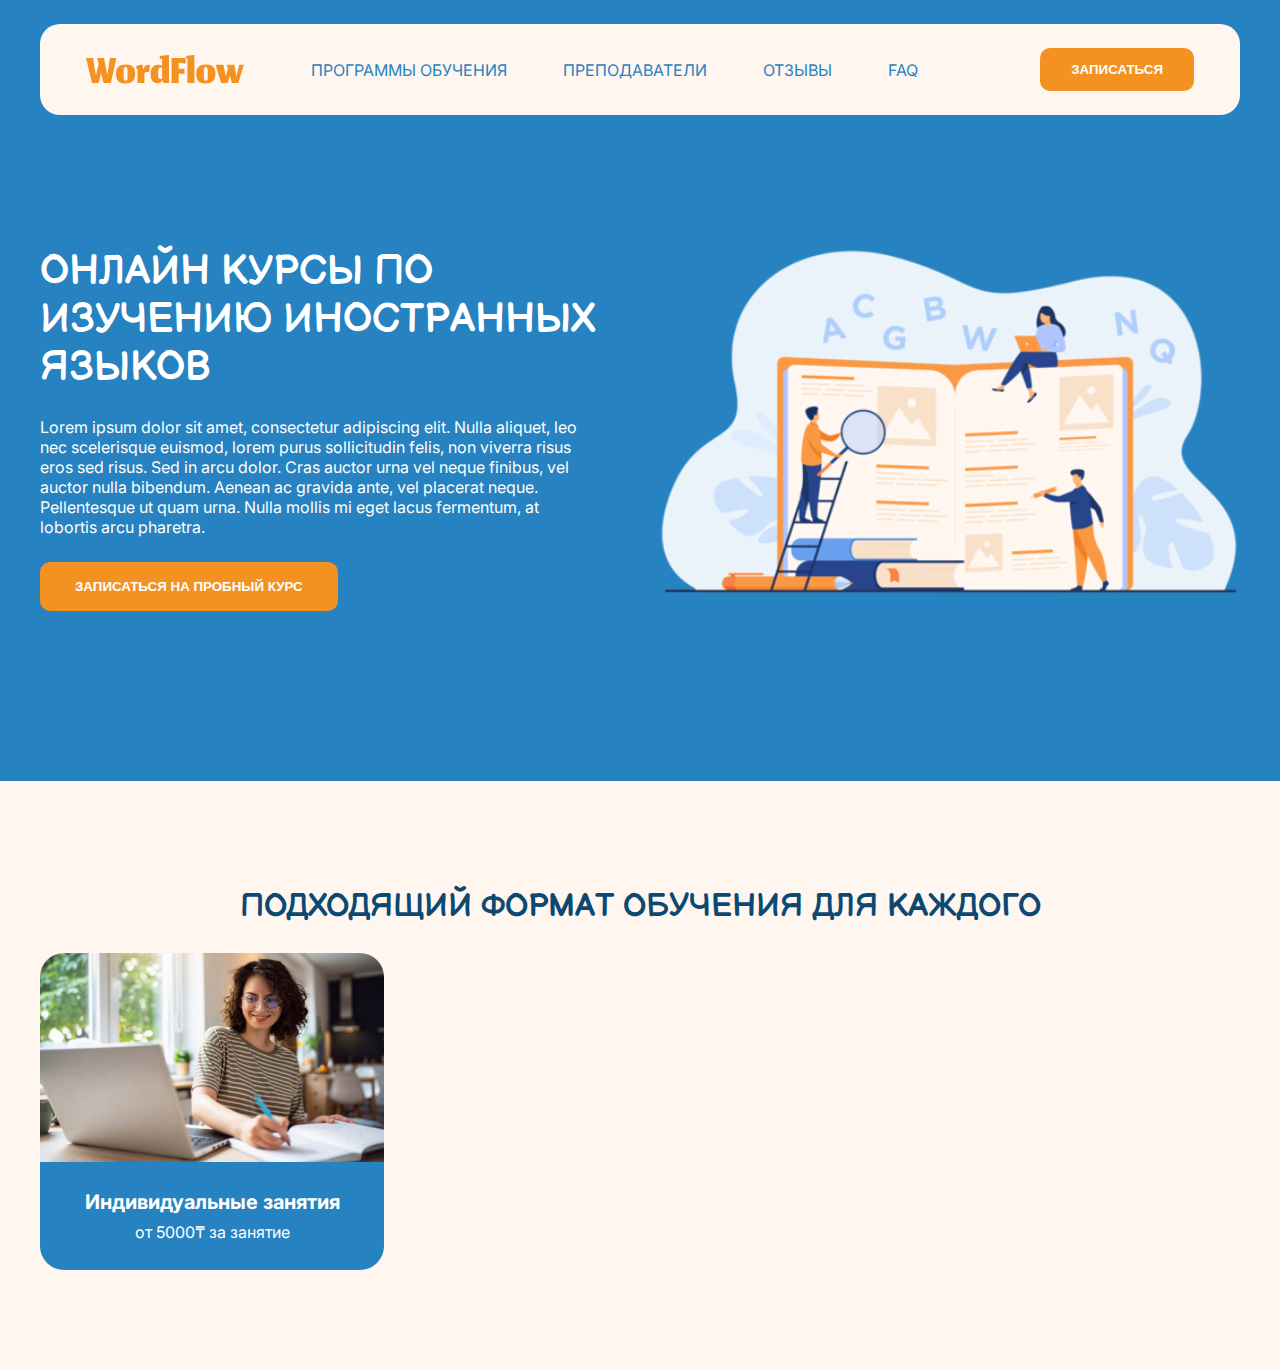
==== index.html @ ab551367 "1" ====
<!DOCTYPE html>
<html lang="en">
<head>
    <meta charset="UTF-8">
    <meta name="viewport" content="width=device-width, initial-scale=1.0">
    <title>Document</title>
    <link rel="stylesheet" href="style.css">
    <link href="https://fonts.googleapis.com/css2?family=Inter:ital,opsz,wght@0,14..32,100..900;1,14..32,100..900&family=Nunito+Sans:ital,opsz,wght@0,6..12,200..1000;1,6..12,200..1000&display=swap" rel="stylesheet">
    <link href="https://fonts.googleapis.com/css2?family=Balsamiq+Sans:ital,wght@0,400;0,700;1,400;1,700&family=Inter:ital,opsz,wght@0,14..32,100..900;1,14..32,100..900&family=Nunito+Sans:ital,opsz,wght@0,6..12,200..1000;1,6..12,200..1000&display=swap" rel="stylesheet">
</head>
<body>
    <section class="start blue_section">
        <div class="container">
            <header>
                <div class="logo">
                    <img src="images/WordFlow.svg" alt="">
                </div>
                <nav>
                    <ul class="nav">
                        <li>ПРОГРАММЫ ОБУЧЕНИЯ</li>
                        <li>ПРЕПОДАВАТЕЛИ</li>
                        <li>ОТЗЫВЫ</li>
                        <li>FAQ</li>
                    </ul>
                </nav>
                <button class="orange_btn nav_btn">ЗАПИСАТЬСЯ</button>
            </header>
            <div class="header_down">
                <div class="start_text">
                    <h1>ОНЛАЙН КУРСЫ ПО ИЗУЧЕНИЮ ИНОСТРАННЫХ ЯЗЫКОВ</h1>
                    <p>Lorem ipsum dolor sit amet, consectetur adipiscing elit. Nulla aliquet, leo nec scelerisque euismod, lorem purus sollicitudin felis, non viverra risus eros sed risus. Sed in arcu dolor. Cras auctor urna vel neque finibus, vel auctor nulla bibendum. Aenean ac gravida ante, vel placerat neque. Pellentesque ut quam urna. Nulla mollis mi eget lacus fermentum, at lobortis arcu pharetra.</p>
                    <button class="orange_btn regular_btn">ЗАПИСАТЬСЯ НА ПРОБНЫЙ КУРС</button>
                </div>
                <div class="start_image">
                    <img src="images/students_book.svg" alt="">
                </div>
            </div>
        </div>
    </section>
    <section class="format white_section">
        <div class="container">
            <h2>ПОДХОДЯЩИЙ ФОРМАТ ОБУЧЕНИЯ ДЛЯ КАЖДОГО</h2>
            <div class="format_cards">
                <div class="format_card">
                    <img src="images/individual.svg" alt="">
                    <div class="format_card_text">
                        <h3>Индивидуальные занятия</h3>
                        <p>от 5000₸ за занятие</p>
                    </div>
                </div>
            </div>
        </div>
    </section>
</body>
</html>
---- style.css ----
body{
    margin: 0;
    background-color: #FFF6F0;
    font-family: "Inter", serif;
}
.container{
    margin: 0 auto;
    max-width: 1200px;
}
h1, h2{
    font-family: "Balsamiq Sans", serif;
    font-weight: bold;
}
header{
    padding: 24px 46px;
    box-sizing: border-box;
    background-color: #FFF6F0;
    border-radius: 20px;
    display: flex;
    justify-content: space-between;
    margin-bottom: 106px;
}
.blue_section{
    background-color: #2682C0;
    color: #fff;
}
.white_section{
    background-color: #FFF6F0;
    color: #0B4973;
}
.start{
    padding-top: 24px;
    padding-bottom: 170px;
}
.logo{
    display: flex;
    align-items: center;
}
.nav{
    list-style-type: none;
    margin: 0;
    padding-left: 0;
    color: #2682C0;
    display: flex;
    white-space: nowrap;
    font-size: 16px;
}
nav{
    display: flex;
    align-items: center;
}
.nav li{
    margin-right: 56px;
}
.orange_btn{
    background-color: #F39221;
    color: white;
    font-weight: bold;
    border: none;
    border-radius: 10px;
}
.regular_btn{
    padding: 17px 35px;
}
.nav_btn{
    padding: 14px 31px;
}
.start_text h1{
    font-size: 40px;
    margin-bottom: 25px;
}
.start_text p {
    margin-bottom: 25px;
}
.start_text{
    max-width: 556px;
}
.header_down{
    display: flex;
    justify-content: space-between;
}
.format{
    padding-top: 80px;
    padding-bottom: 100px;
}
h2{
    font-size: 32px;
    text-align: center;
}
.format_card p {
    width: auto;
    margin: 0;
}
.format_card h3 {
    width: auto;
    margin: 0;
    margin-bottom: 8px;
    font-size: 20px;
}
.format_card{
    overflow: hidden;
    max-width: 344px;
    height: auto;
    border-radius: 24px;
    display: flex;
    flex-direction: column;
    color: #fff;
}
.format_card_text{
    background-color: #2682C0;
    padding: 28px 36px;
    text-align: center;
}
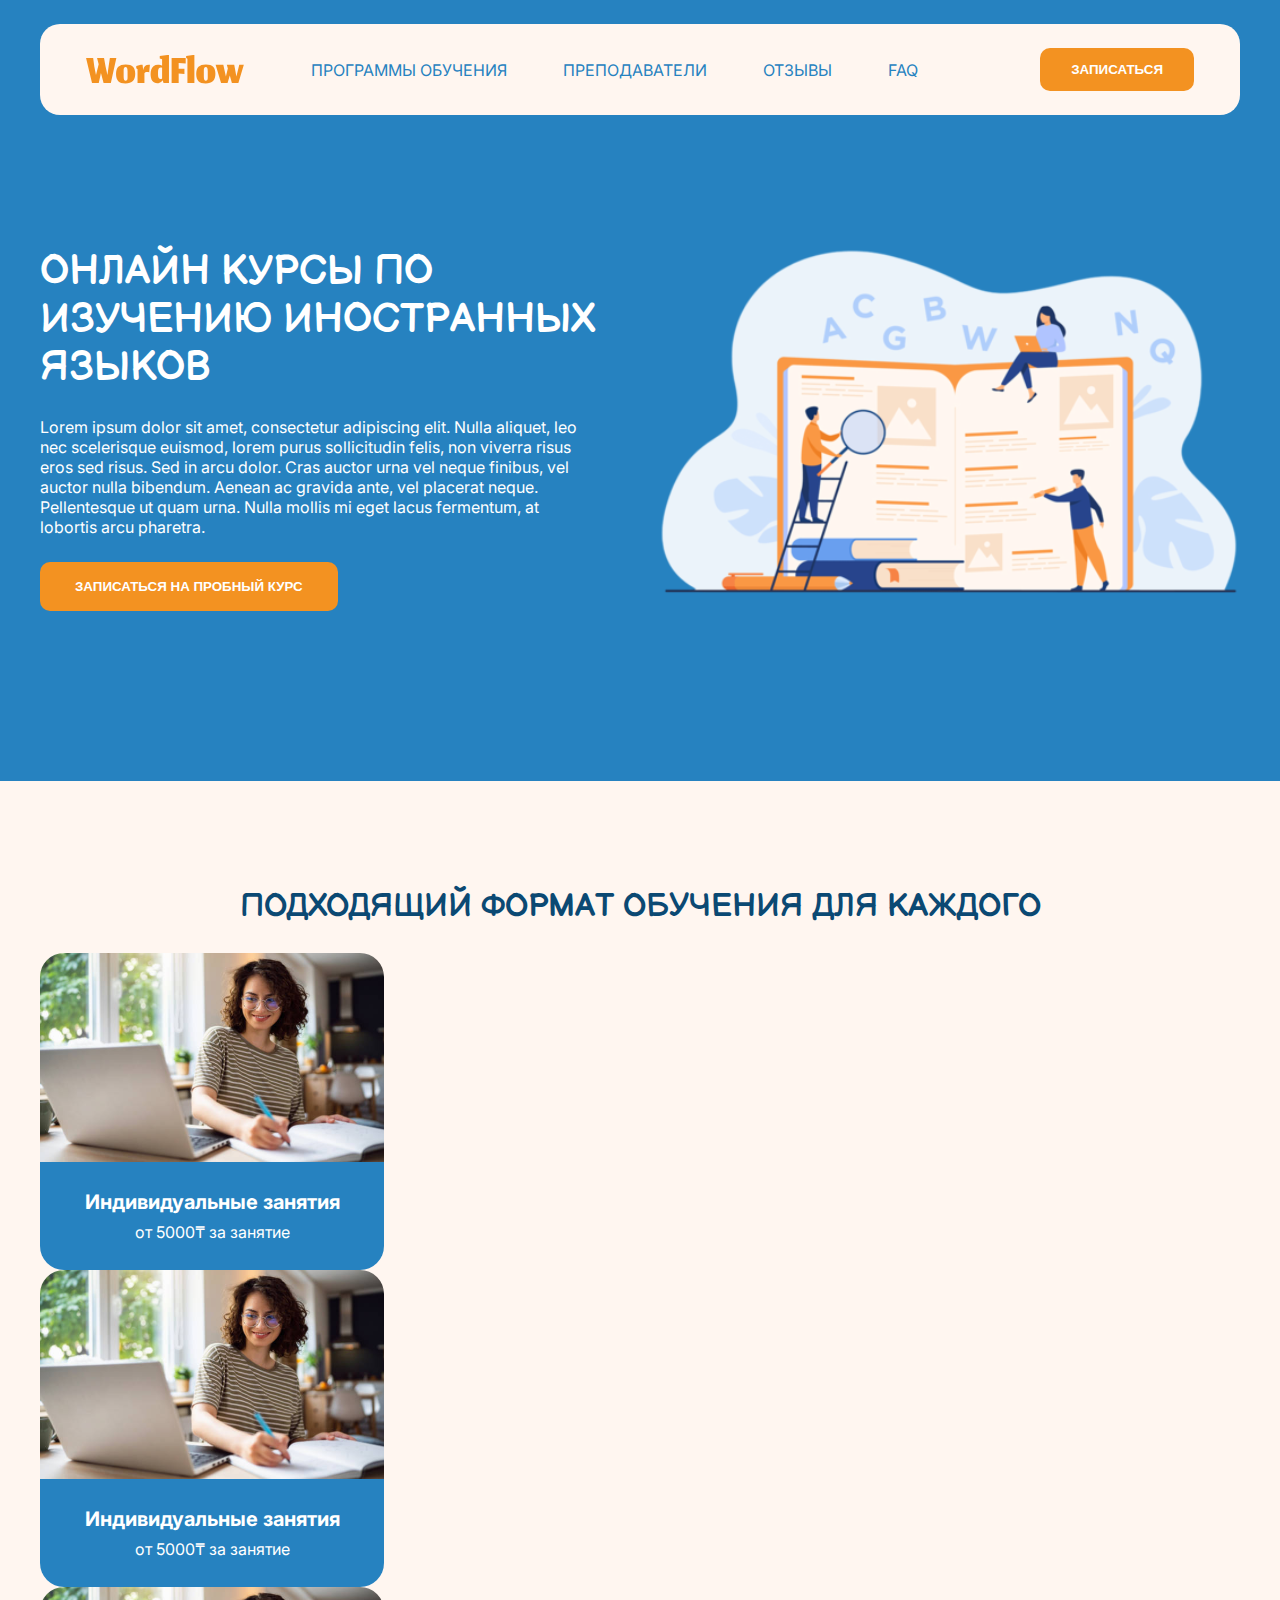
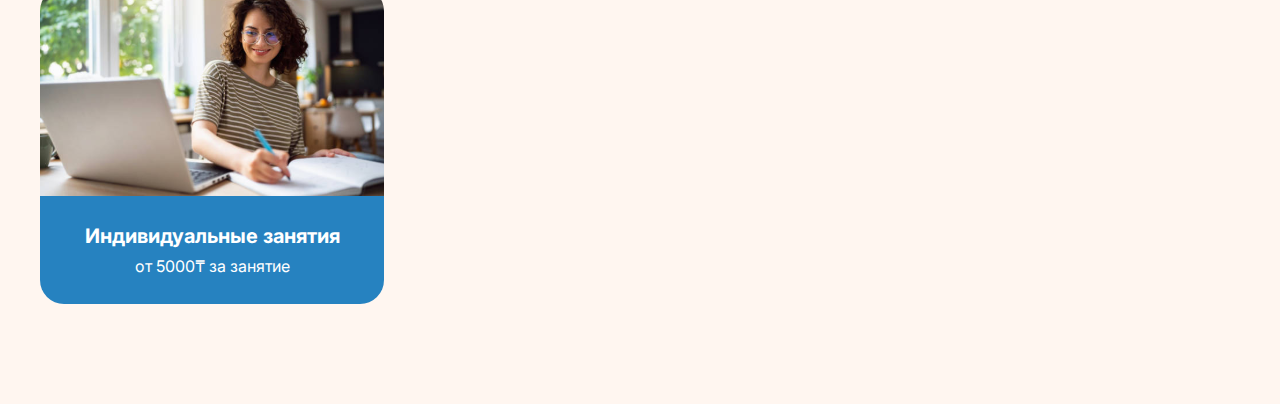
==== commit 78cada8b: "1" ====
--- a/index.html
+++ b/index.html
@@ -48,6 +48,20 @@
                         <p>от 5000₸ за занятие</p>
                     </div>
                 </div>
+                <div class="format_card">
+                    <img src="images/individual.svg" alt="">
+                    <div class="format_card_text">
+                        <h3>Индивидуальные занятия</h3>
+                        <p>от 5000₸ за занятие</p>
+                    </div>
+                </div>
+                <div class="format_card">
+                    <img src="images/individual.svg" alt="">
+                    <div class="format_card_text">
+                        <h3>Индивидуальные занятия</h3>
+                        <p>от 5000₸ за занятие</p>
+                    </div>
+                </div>
             </div>
         </div>
     </section>
--- a/style.css
+++ b/style.css
@@ -110,4 +110,5 @@
     background-color: #2682C0;
     padding: 28px 36px;
     text-align: center;
-}+}
+.format_cards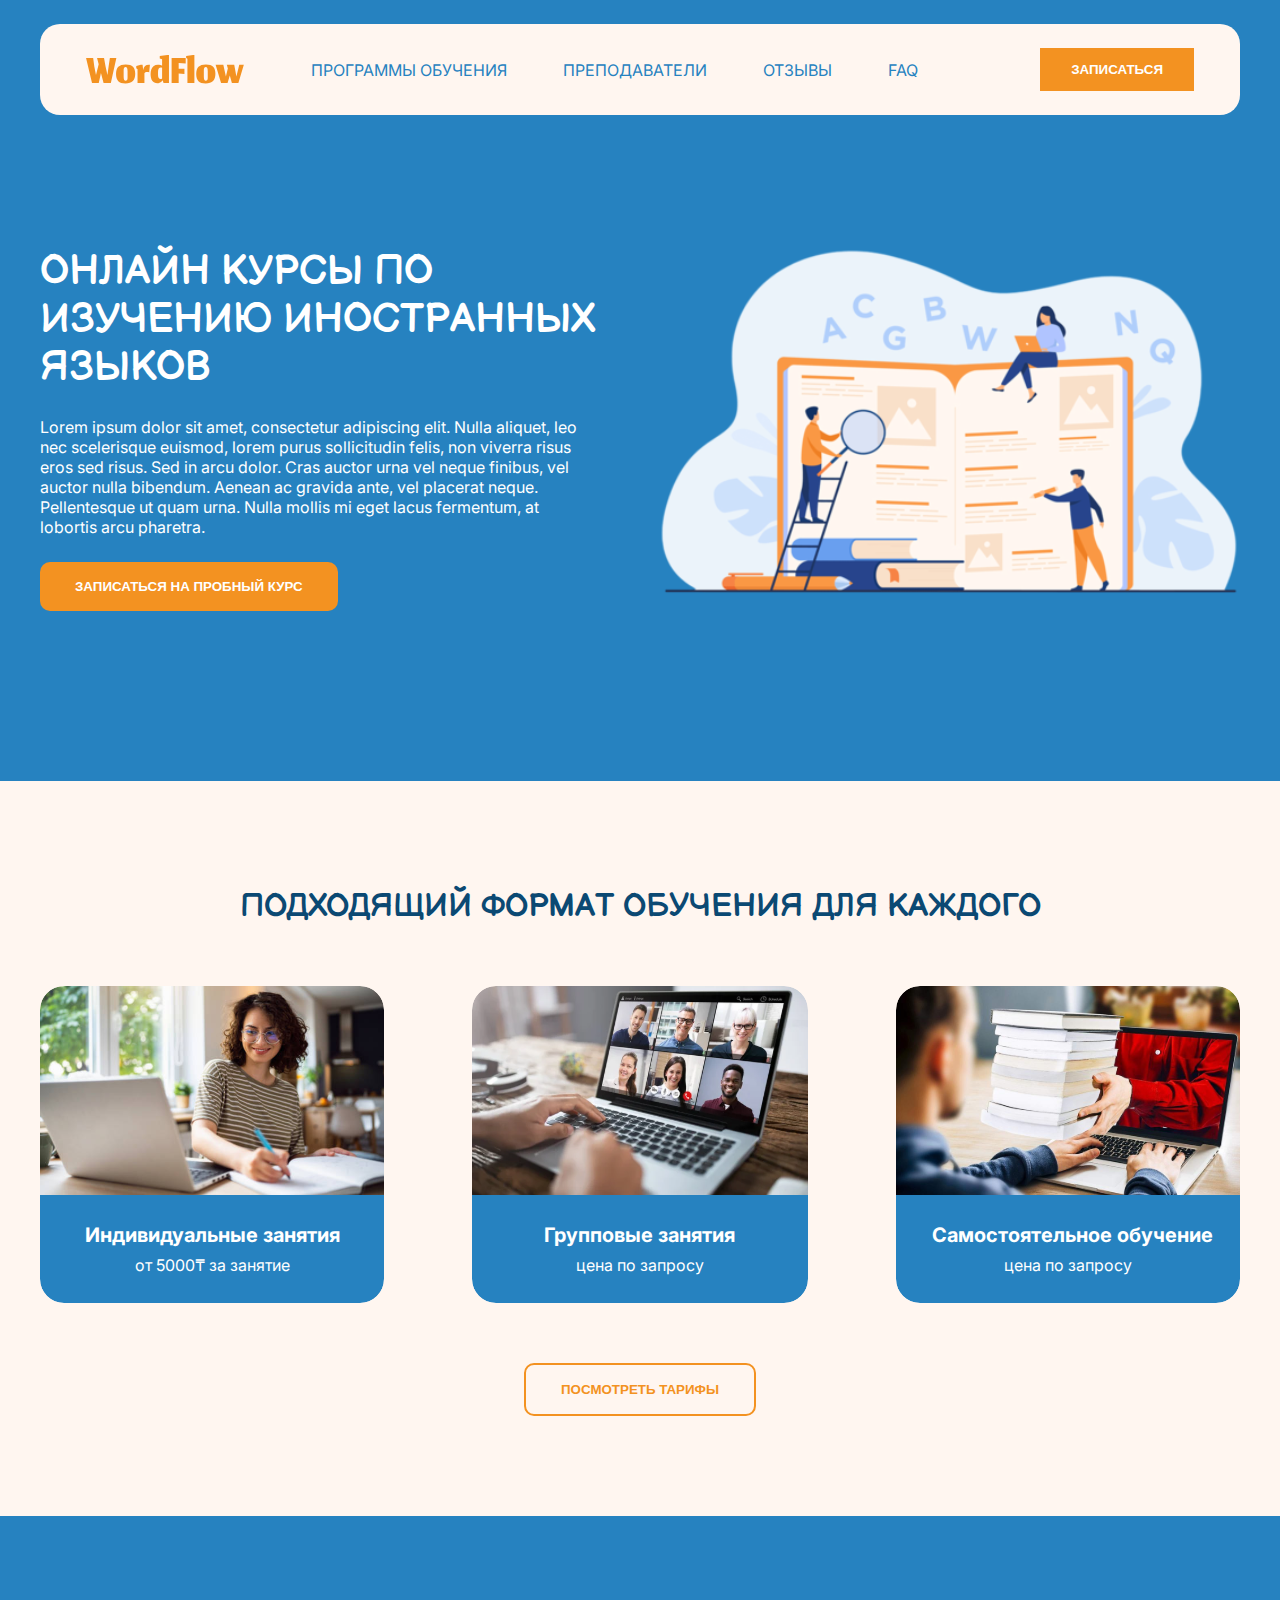
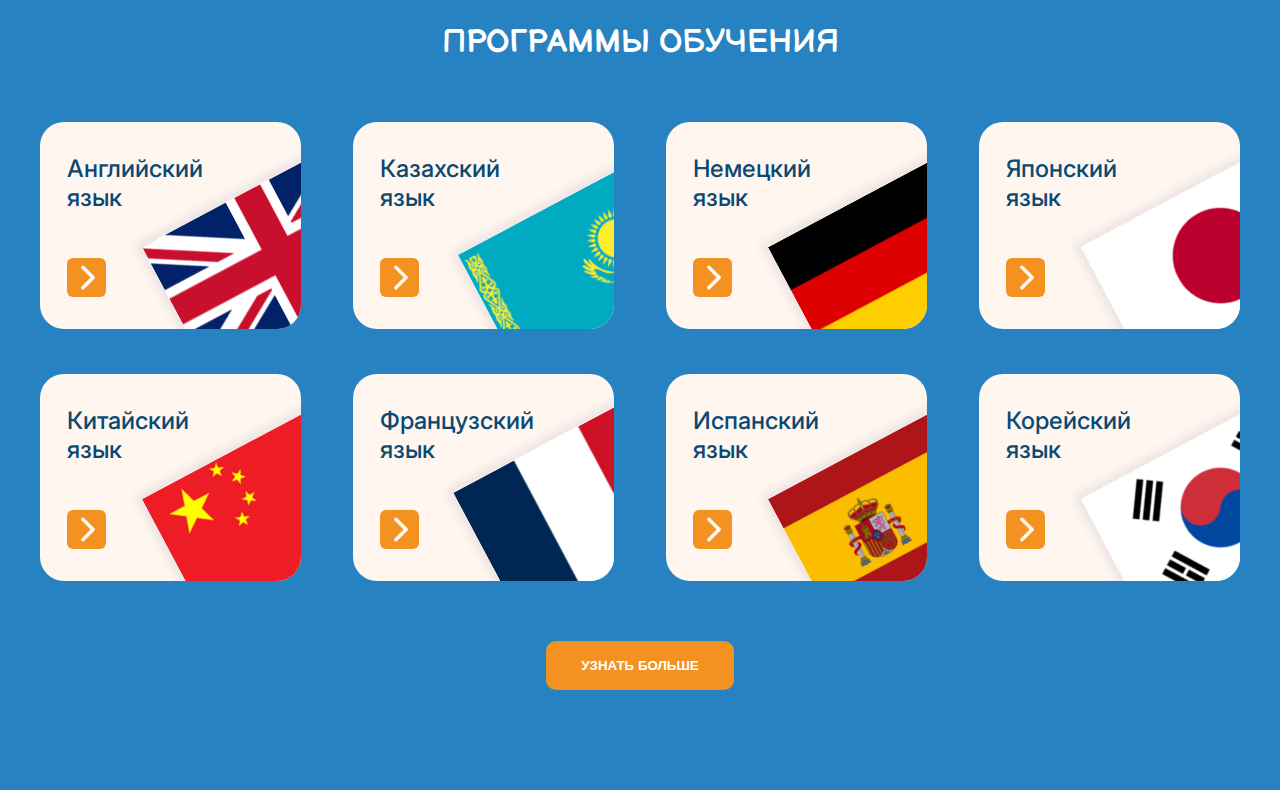
==== commit 976995f2: "1" ====
--- a/index.html
+++ b/index.html
@@ -49,20 +49,117 @@
                     </div>
                 </div>
                 <div class="format_card">
-                    <img src="images/individual.svg" alt="">
+                    <img src="images/group.svg" alt="">
                     <div class="format_card_text">
-                        <h3>Индивидуальные занятия</h3>
-                        <p>от 5000₸ за занятие</p>
+                        <h3>Групповые занятия</h3>
+                        <p>цена по запросу</p>
                     </div>
                 </div>
                 <div class="format_card">
-                    <img src="images/individual.svg" alt="">
+                    <img src="images/independent.svg" alt="">
                     <div class="format_card_text">
-                        <h3>Индивидуальные занятия</h3>
-                        <p>от 5000₸ за занятие</p>
+                        <h3>Самостоятельное обучение</h3>
+                        <p>цена по запросу</p>
                     </div>
                 </div>
             </div>
+            <button class="white_btn regular_btn pricing">ПОСМОТРЕТЬ ТАРИФЫ</button>
+        </div>
+    </section>
+    <section class="programs blue_section">
+        <div class="container">
+            <h2>ПРОГРАММЫ ОБУЧЕНИЯ</h2>
+            <div class="programs_list">
+                <div class="language">
+                    <div class="lang_text">
+                        <h3>Английский<br>язык</h3>
+                        <button class="arrow_btn">
+                            <svg width="29" height="29" viewBox="0 0 29 29" fill="none" xmlns="http://www.w3.org/2000/svg">
+                                <path d="M9.59357 2.96525C9.25378 3.30514 9.0629 3.76607 9.0629 4.24668C9.0629 4.72729 9.25378 5.18823 9.59357 5.52812L18.5654 14.5L9.59357 23.4719C9.26341 23.8137 9.08072 24.2716 9.08485 24.7468C9.08898 25.222 9.2796 25.6766 9.61565 26.0127C9.9517 26.3487 10.4063 26.5393 10.8815 26.5435C11.3568 26.5476 11.8146 26.3649 12.1564 26.0347L22.4098 15.7814C22.7496 15.4415 22.9404 14.9806 22.9404 14.5C22.9404 14.0194 22.7496 13.5585 22.4098 13.2186L12.1564 2.96525C11.8166 2.62545 11.3556 2.43457 10.875 2.43457C10.3944 2.43457 9.93347 2.62545 9.59357 2.96525Z" fill="#FFF6F0"/>
+                            </svg>
+                        </button>
+                    </div>
+                    <img src="images/english.svg" alt="">
+                </div>
+                <div class="language">
+                    <div class="lang_text">
+                        <h3>Казахский<br>язык</h3>
+                        <button class="arrow_btn">
+                            <svg width="29" height="29" viewBox="0 0 29 29" fill="none" xmlns="http://www.w3.org/2000/svg">
+                                <path d="M9.59357 2.96525C9.25378 3.30514 9.0629 3.76607 9.0629 4.24668C9.0629 4.72729 9.25378 5.18823 9.59357 5.52812L18.5654 14.5L9.59357 23.4719C9.26341 23.8137 9.08072 24.2716 9.08485 24.7468C9.08898 25.222 9.2796 25.6766 9.61565 26.0127C9.9517 26.3487 10.4063 26.5393 10.8815 26.5435C11.3568 26.5476 11.8146 26.3649 12.1564 26.0347L22.4098 15.7814C22.7496 15.4415 22.9404 14.9806 22.9404 14.5C22.9404 14.0194 22.7496 13.5585 22.4098 13.2186L12.1564 2.96525C11.8166 2.62545 11.3556 2.43457 10.875 2.43457C10.3944 2.43457 9.93347 2.62545 9.59357 2.96525Z" fill="#FFF6F0"/>
+                            </svg>
+                        </button>
+                    </div>
+                    <img src="images/kazakh.svg" alt="">
+                </div>
+                <div class="language">
+                    <div class="lang_text">
+                        <h3>Немецкий<br>язык</h3>
+                        <button class="arrow_btn">
+                            <svg width="29" height="29" viewBox="0 0 29 29" fill="none" xmlns="http://www.w3.org/2000/svg">
+                                <path d="M9.59357 2.96525C9.25378 3.30514 9.0629 3.76607 9.0629 4.24668C9.0629 4.72729 9.25378 5.18823 9.59357 5.52812L18.5654 14.5L9.59357 23.4719C9.26341 23.8137 9.08072 24.2716 9.08485 24.7468C9.08898 25.222 9.2796 25.6766 9.61565 26.0127C9.9517 26.3487 10.4063 26.5393 10.8815 26.5435C11.3568 26.5476 11.8146 26.3649 12.1564 26.0347L22.4098 15.7814C22.7496 15.4415 22.9404 14.9806 22.9404 14.5C22.9404 14.0194 22.7496 13.5585 22.4098 13.2186L12.1564 2.96525C11.8166 2.62545 11.3556 2.43457 10.875 2.43457C10.3944 2.43457 9.93347 2.62545 9.59357 2.96525Z" fill="#FFF6F0"/>
+                            </svg>
+                        </button>
+                    </div>
+                    <img src="images/german.svg" alt="">
+                </div>
+                <div class="language">
+                    <div class="lang_text">
+                        <h3>Японский<br>язык</h3>
+                        <button class="arrow_btn">
+                            <svg width="29" height="29" viewBox="0 0 29 29" fill="none" xmlns="http://www.w3.org/2000/svg">
+                                <path d="M9.59357 2.96525C9.25378 3.30514 9.0629 3.76607 9.0629 4.24668C9.0629 4.72729 9.25378 5.18823 9.59357 5.52812L18.5654 14.5L9.59357 23.4719C9.26341 23.8137 9.08072 24.2716 9.08485 24.7468C9.08898 25.222 9.2796 25.6766 9.61565 26.0127C9.9517 26.3487 10.4063 26.5393 10.8815 26.5435C11.3568 26.5476 11.8146 26.3649 12.1564 26.0347L22.4098 15.7814C22.7496 15.4415 22.9404 14.9806 22.9404 14.5C22.9404 14.0194 22.7496 13.5585 22.4098 13.2186L12.1564 2.96525C11.8166 2.62545 11.3556 2.43457 10.875 2.43457C10.3944 2.43457 9.93347 2.62545 9.59357 2.96525Z" fill="#FFF6F0"/>
+                            </svg>
+                        </button>
+                    </div>
+                    <img src="images/japanese.svg" alt="">
+                </div>
+                <div class="language">
+                    <div class="lang_text">
+                        <h3>Китайский<br>язык</h3>
+                        <button class="arrow_btn">
+                            <svg width="29" height="29" viewBox="0 0 29 29" fill="none" xmlns="http://www.w3.org/2000/svg">
+                                <path d="M9.59357 2.96525C9.25378 3.30514 9.0629 3.76607 9.0629 4.24668C9.0629 4.72729 9.25378 5.18823 9.59357 5.52812L18.5654 14.5L9.59357 23.4719C9.26341 23.8137 9.08072 24.2716 9.08485 24.7468C9.08898 25.222 9.2796 25.6766 9.61565 26.0127C9.9517 26.3487 10.4063 26.5393 10.8815 26.5435C11.3568 26.5476 11.8146 26.3649 12.1564 26.0347L22.4098 15.7814C22.7496 15.4415 22.9404 14.9806 22.9404 14.5C22.9404 14.0194 22.7496 13.5585 22.4098 13.2186L12.1564 2.96525C11.8166 2.62545 11.3556 2.43457 10.875 2.43457C10.3944 2.43457 9.93347 2.62545 9.59357 2.96525Z" fill="#FFF6F0"/>
+                            </svg>
+                        </button>
+                    </div>
+                    <img src="images/chinese.svg" alt="">
+                </div>
+                <div class="language">
+                    <div class="lang_text">
+                        <h3>Французский<br>язык</h3>
+                        <button class="arrow_btn">
+                            <svg width="29" height="29" viewBox="0 0 29 29" fill="none" xmlns="http://www.w3.org/2000/svg">
+                                <path d="M9.59357 2.96525C9.25378 3.30514 9.0629 3.76607 9.0629 4.24668C9.0629 4.72729 9.25378 5.18823 9.59357 5.52812L18.5654 14.5L9.59357 23.4719C9.26341 23.8137 9.08072 24.2716 9.08485 24.7468C9.08898 25.222 9.2796 25.6766 9.61565 26.0127C9.9517 26.3487 10.4063 26.5393 10.8815 26.5435C11.3568 26.5476 11.8146 26.3649 12.1564 26.0347L22.4098 15.7814C22.7496 15.4415 22.9404 14.9806 22.9404 14.5C22.9404 14.0194 22.7496 13.5585 22.4098 13.2186L12.1564 2.96525C11.8166 2.62545 11.3556 2.43457 10.875 2.43457C10.3944 2.43457 9.93347 2.62545 9.59357 2.96525Z" fill="#FFF6F0"/>
+                            </svg>
+                        </button>
+                    </div>
+                    <img src="images/french.svg" alt="">
+                </div>
+                <div class="language">
+                    <div class="lang_text">
+                        <h3>Испанский<br>язык</h3>
+                        <button class="arrow_btn">
+                            <svg width="29" height="29" viewBox="0 0 29 29" fill="none" xmlns="http://www.w3.org/2000/svg">
+                                <path d="M9.59357 2.96525C9.25378 3.30514 9.0629 3.76607 9.0629 4.24668C9.0629 4.72729 9.25378 5.18823 9.59357 5.52812L18.5654 14.5L9.59357 23.4719C9.26341 23.8137 9.08072 24.2716 9.08485 24.7468C9.08898 25.222 9.2796 25.6766 9.61565 26.0127C9.9517 26.3487 10.4063 26.5393 10.8815 26.5435C11.3568 26.5476 11.8146 26.3649 12.1564 26.0347L22.4098 15.7814C22.7496 15.4415 22.9404 14.9806 22.9404 14.5C22.9404 14.0194 22.7496 13.5585 22.4098 13.2186L12.1564 2.96525C11.8166 2.62545 11.3556 2.43457 10.875 2.43457C10.3944 2.43457 9.93347 2.62545 9.59357 2.96525Z" fill="#FFF6F0"/>
+                            </svg>
+                        </button>
+                    </div>
+                    <img src="images/spanish.svg" alt="">
+                </div>
+                <div class="language">
+                    <div class="lang_text">
+                        <h3>Корейский<br>язык</h3>
+                        <button class="arrow_btn">
+                            <svg width="29" height="29" viewBox="0 0 29 29" fill="none" xmlns="http://www.w3.org/2000/svg">
+                                <path d="M9.59357 2.96525C9.25378 3.30514 9.0629 3.76607 9.0629 4.24668C9.0629 4.72729 9.25378 5.18823 9.59357 5.52812L18.5654 14.5L9.59357 23.4719C9.26341 23.8137 9.08072 24.2716 9.08485 24.7468C9.08898 25.222 9.2796 25.6766 9.61565 26.0127C9.9517 26.3487 10.4063 26.5393 10.8815 26.5435C11.3568 26.5476 11.8146 26.3649 12.1564 26.0347L22.4098 15.7814C22.7496 15.4415 22.9404 14.9806 22.9404 14.5C22.9404 14.0194 22.7496 13.5585 22.4098 13.2186L12.1564 2.96525C11.8166 2.62545 11.3556 2.43457 10.875 2.43457C10.3944 2.43457 9.93347 2.62545 9.59357 2.96525Z" fill="#FFF6F0"/>
+                            </svg>
+                        </button>
+                    </div>
+                    <img src="images/korean.svg" alt="">
+                </div>
+            </div>
+            <button class="orange_btn regular_btn learn_more">УЗНАТЬ БОЛЬШЕ</button>
         </div>
     </section>
 </body>
--- a/style.css
+++ b/style.css
@@ -57,10 +57,17 @@
     color: white;
     font-weight: bold;
     border: none;
-    border-radius: 10px;
+}
+.white_btn{
+    background: none;
+    color: #F39221;
+    border: 2px solid #F39221;
+    font-weight: bold;
 }
 .regular_btn{
     padding: 17px 35px;
+    border-radius: 10px;
+    cursor: pointer;
 }
 .nav_btn{
     padding: 14px 31px;
@@ -86,6 +93,7 @@
 h2{
     font-size: 32px;
     text-align: center;
+    margin-bottom: 60px;
 }
 .format_card p {
     width: auto;
@@ -105,10 +113,86 @@
     display: flex;
     flex-direction: column;
     color: #fff;
+    white-space: nowrap;
 }
 .format_card_text{
     background-color: #2682C0;
     padding: 28px 36px;
     text-align: center;
+    border-radius: 0 0 24px 24px;
 }
-.format_cards+.format_card img {
+    width: 100%;
+    border-radius: 24px;
+    object-fit: cover;
+    border-radius: 24px 24px 0 0;
+    max-height: 209px;
+}
+.format_cards{
+    display: flex;
+    justify-content: space-between;
+    margin-bottom: 60px;
+}
+.white_btn.pricing{
+    margin: 0 auto;
+    display: block;
+}
+.language{
+    width: 261px;
+    height: 207px;
+    background-color: #FFF6F0;
+    color: #0B4973;
+    border-radius: 24px;
+    padding: 32px 27px;
+    box-sizing: border-box;
+    position: relative;
+    overflow: hidden;
+}
+.lang_text h3{
+    font-size: 24px;
+    font-weight: 500;
+    margin: 0;
+}
+.lang_text button{
+    border: none;
+    border-radius: 6px;
+    background-color: #F39221;
+    padding: 5px;
+    box-sizing: border-box;
+    height: 39px;
+    width: 39px;
+    display: flex;
+    align-items: center;
+    justify-content: center;
+    cursor: pointer;
+}
+.lang_text{
+    display: flex;
+    justify-content: space-between;
+    flex-direction: column;
+    align-items: start;
+    height: -webkit-fill-available;
+}
+.language img{
+    position: absolute;
+    transform: rotate(-28deg);
+    top: 60px;
+    left: 122px;
+    box-shadow: 0 0 10px 5px rgba(66, 80, 118, 10%);
+}
+.programs{
+    padding-top: 80px;
+    padding-bottom: 100px;
+}
+.programs_list{
+    display: flex;
+    flex-wrap: wrap;
+    justify-content: space-between;
+    align-content: space-between;
+    gap: 45px 0;
+    margin-bottom: 60px;
+}
+.learn_more{
+    display: block;
+    margin: 0 auto;
+}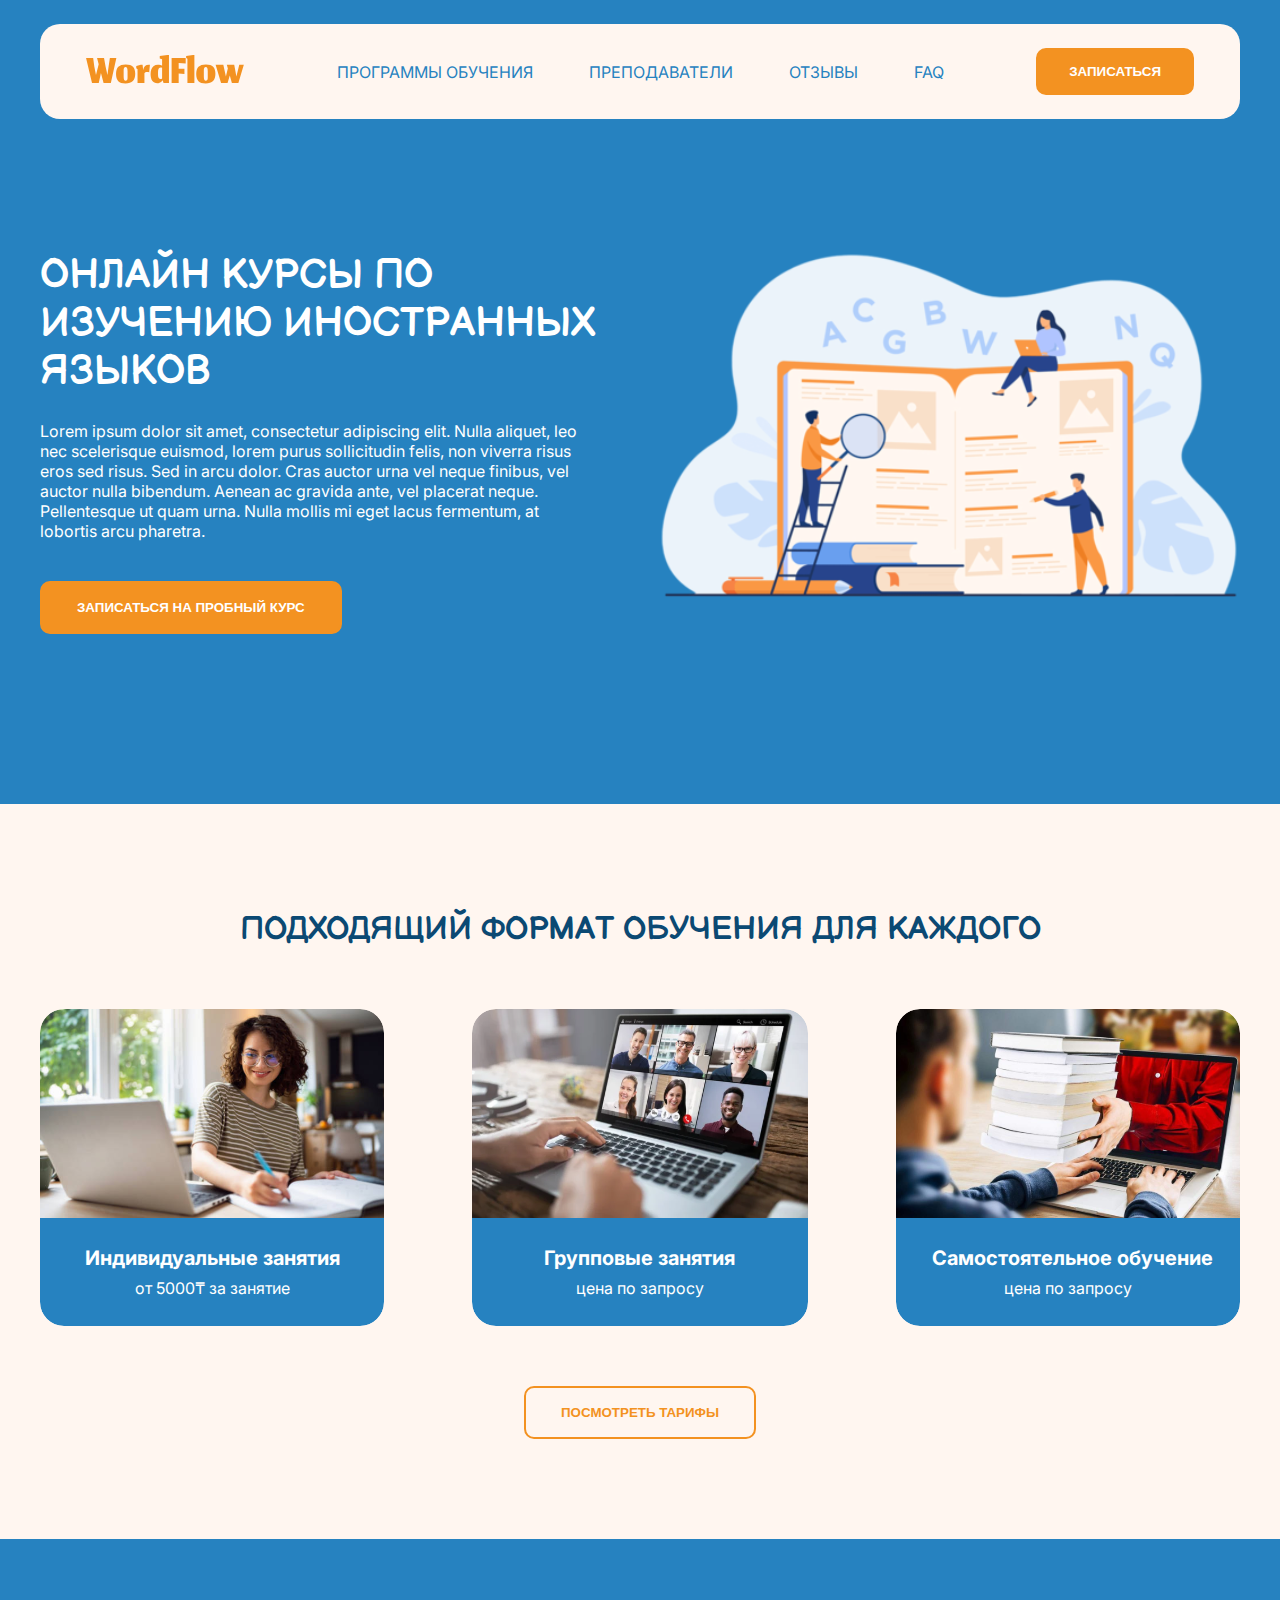
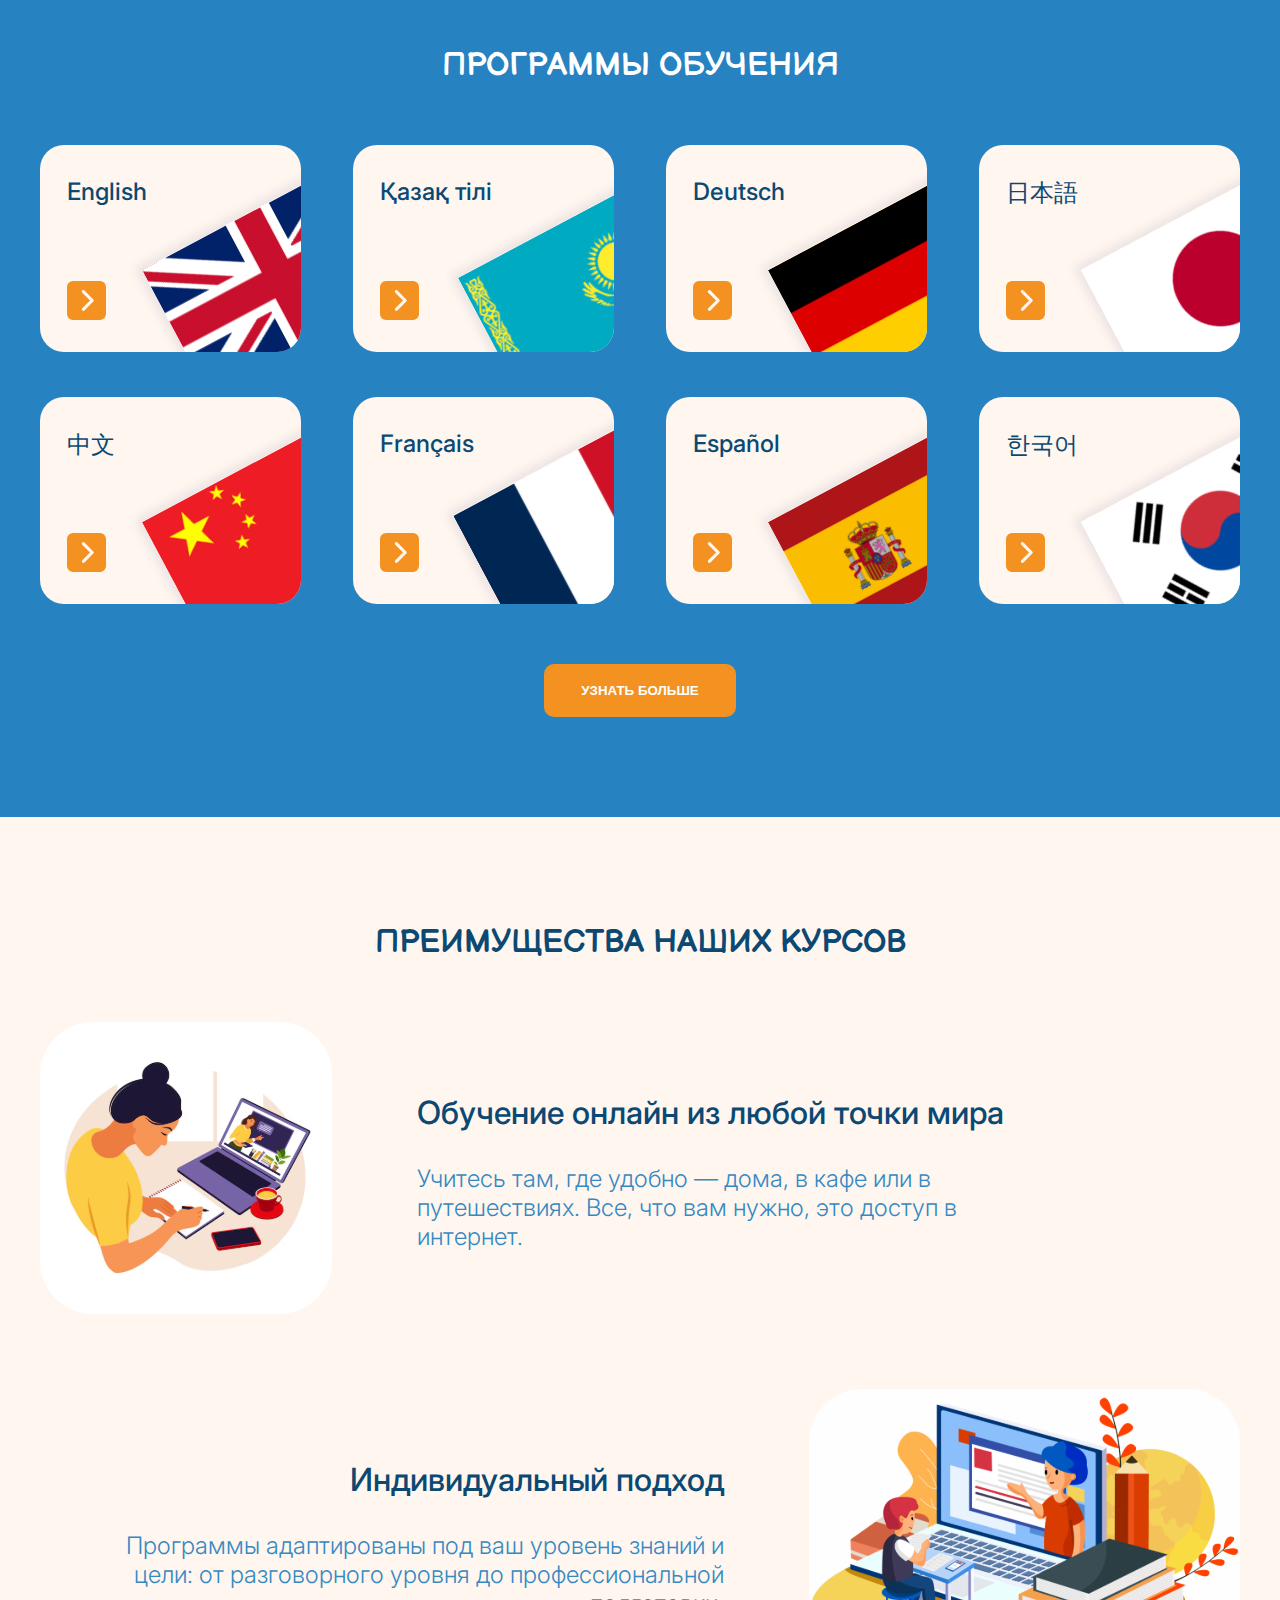
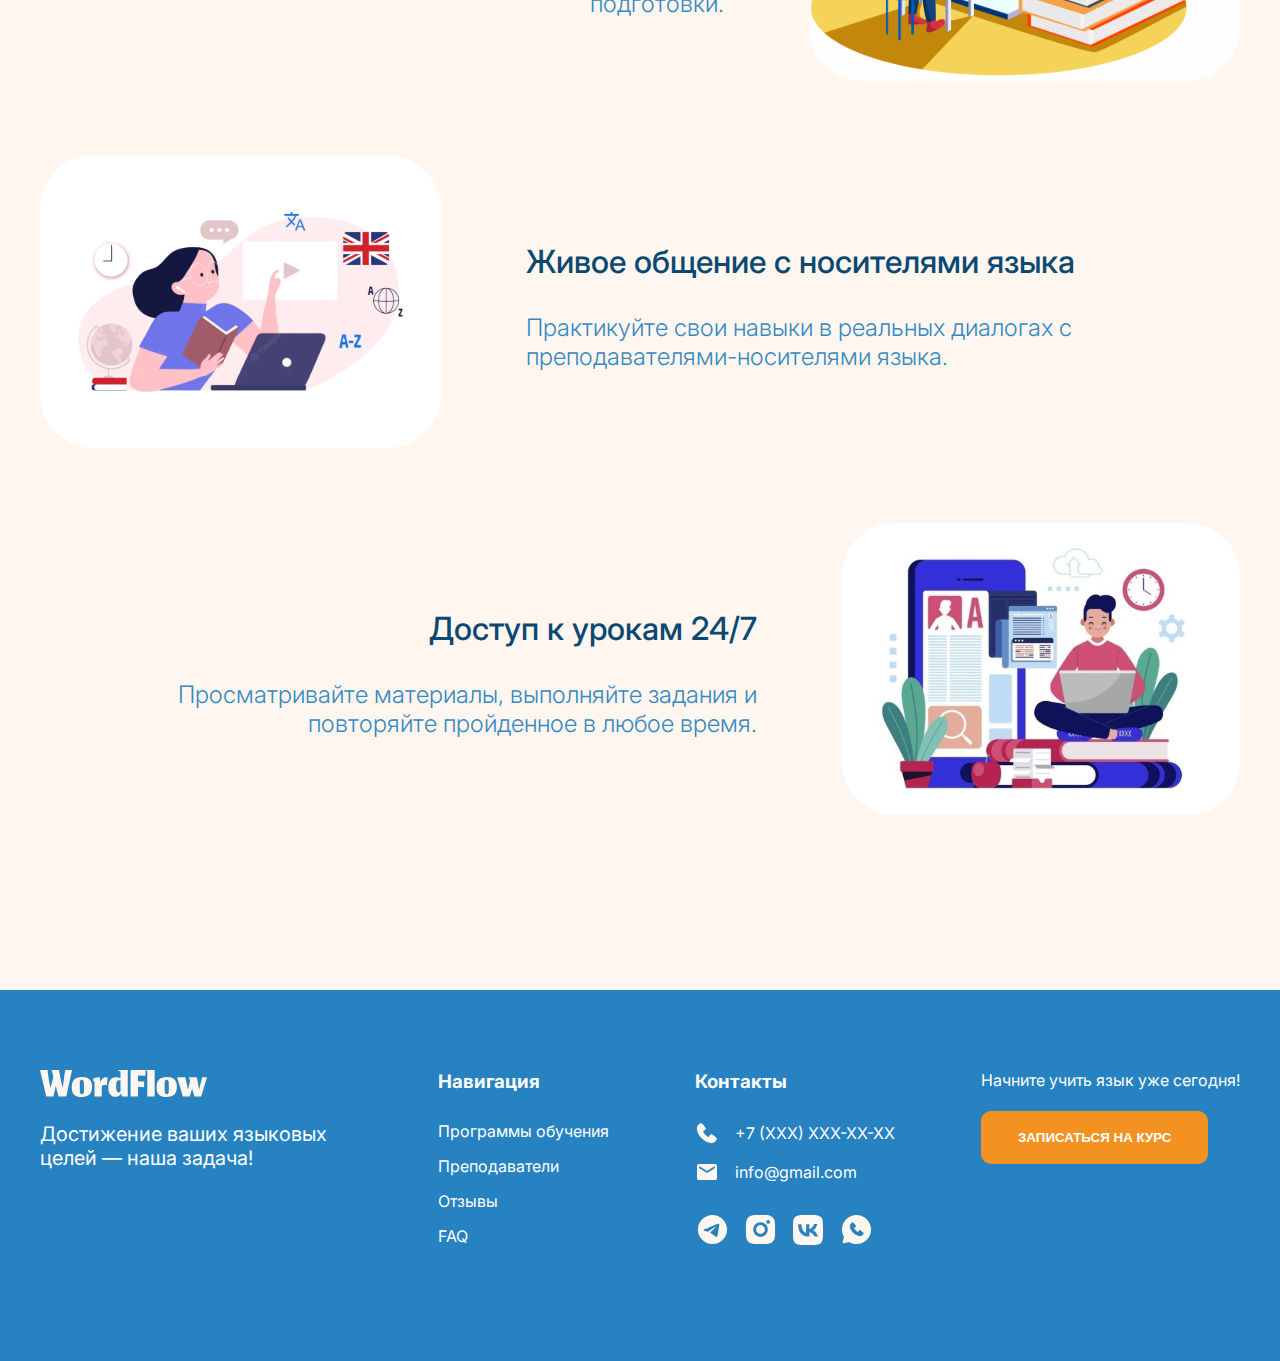
==== commit 82ea1381: "1" ====
--- a/index.html
+++ b/index.html
@@ -13,14 +13,14 @@
         <div class="container">
             <header>
                 <div class="logo">
-                    <img src="images/WordFlow.svg" alt="">
+                    <a href="#"><img src="images/WordFlow.svg" alt=""></a>
                 </div>
                 <nav>
                     <ul class="nav">
-                        <li>ПРОГРАММЫ ОБУЧЕНИЯ</li>
-                        <li>ПРЕПОДАВАТЕЛИ</li>
-                        <li>ОТЗЫВЫ</li>
-                        <li>FAQ</li>
+                        <li><a href="#">ПРОГРАММЫ ОБУЧЕНИЯ</a></li>
+                        <li><a href="#">ПРЕПОДАВАТЕЛИ</a></li>
+                        <li><a href="#">ОТЗЫВЫ</a></li>
+                        <li><a href="#">FAQ</a></li>
                     </ul>
                 </nav>
                 <button class="orange_btn nav_btn">ЗАПИСАТЬСЯ</button>
@@ -72,7 +72,7 @@
             <div class="programs_list">
                 <div class="language">
                     <div class="lang_text">
-                        <h3>Английский<br>язык</h3>
+                        <h3>English</h3>
                         <button class="arrow_btn">
                             <svg width="29" height="29" viewBox="0 0 29 29" fill="none" xmlns="http://www.w3.org/2000/svg">
                                 <path d="M9.59357 2.96525C9.25378 3.30514 9.0629 3.76607 9.0629 4.24668C9.0629 4.72729 9.25378 5.18823 9.59357 5.52812L18.5654 14.5L9.59357 23.4719C9.26341 23.8137 9.08072 24.2716 9.08485 24.7468C9.08898 25.222 9.2796 25.6766 9.61565 26.0127C9.9517 26.3487 10.4063 26.5393 10.8815 26.5435C11.3568 26.5476 11.8146 26.3649 12.1564 26.0347L22.4098 15.7814C22.7496 15.4415 22.9404 14.9806 22.9404 14.5C22.9404 14.0194 22.7496 13.5585 22.4098 13.2186L12.1564 2.96525C11.8166 2.62545 11.3556 2.43457 10.875 2.43457C10.3944 2.43457 9.93347 2.62545 9.59357 2.96525Z" fill="#FFF6F0"/>
@@ -83,7 +83,7 @@
                 </div>
                 <div class="language">
                     <div class="lang_text">
-                        <h3>Казахский<br>язык</h3>
+                        <h3>Қазақ тілі</h3>
                         <button class="arrow_btn">
                             <svg width="29" height="29" viewBox="0 0 29 29" fill="none" xmlns="http://www.w3.org/2000/svg">
                                 <path d="M9.59357 2.96525C9.25378 3.30514 9.0629 3.76607 9.0629 4.24668C9.0629 4.72729 9.25378 5.18823 9.59357 5.52812L18.5654 14.5L9.59357 23.4719C9.26341 23.8137 9.08072 24.2716 9.08485 24.7468C9.08898 25.222 9.2796 25.6766 9.61565 26.0127C9.9517 26.3487 10.4063 26.5393 10.8815 26.5435C11.3568 26.5476 11.8146 26.3649 12.1564 26.0347L22.4098 15.7814C22.7496 15.4415 22.9404 14.9806 22.9404 14.5C22.9404 14.0194 22.7496 13.5585 22.4098 13.2186L12.1564 2.96525C11.8166 2.62545 11.3556 2.43457 10.875 2.43457C10.3944 2.43457 9.93347 2.62545 9.59357 2.96525Z" fill="#FFF6F0"/>
@@ -94,7 +94,7 @@
                 </div>
                 <div class="language">
                     <div class="lang_text">
-                        <h3>Немецкий<br>язык</h3>
+                        <h3>Deutsch</h3>
                         <button class="arrow_btn">
                             <svg width="29" height="29" viewBox="0 0 29 29" fill="none" xmlns="http://www.w3.org/2000/svg">
                                 <path d="M9.59357 2.96525C9.25378 3.30514 9.0629 3.76607 9.0629 4.24668C9.0629 4.72729 9.25378 5.18823 9.59357 5.52812L18.5654 14.5L9.59357 23.4719C9.26341 23.8137 9.08072 24.2716 9.08485 24.7468C9.08898 25.222 9.2796 25.6766 9.61565 26.0127C9.9517 26.3487 10.4063 26.5393 10.8815 26.5435C11.3568 26.5476 11.8146 26.3649 12.1564 26.0347L22.4098 15.7814C22.7496 15.4415 22.9404 14.9806 22.9404 14.5C22.9404 14.0194 22.7496 13.5585 22.4098 13.2186L12.1564 2.96525C11.8166 2.62545 11.3556 2.43457 10.875 2.43457C10.3944 2.43457 9.93347 2.62545 9.59357 2.96525Z" fill="#FFF6F0"/>
@@ -105,7 +105,7 @@
                 </div>
                 <div class="language">
                     <div class="lang_text">
-                        <h3>Японский<br>язык</h3>
+                        <h3>日本語</h3>
                         <button class="arrow_btn">
                             <svg width="29" height="29" viewBox="0 0 29 29" fill="none" xmlns="http://www.w3.org/2000/svg">
                                 <path d="M9.59357 2.96525C9.25378 3.30514 9.0629 3.76607 9.0629 4.24668C9.0629 4.72729 9.25378 5.18823 9.59357 5.52812L18.5654 14.5L9.59357 23.4719C9.26341 23.8137 9.08072 24.2716 9.08485 24.7468C9.08898 25.222 9.2796 25.6766 9.61565 26.0127C9.9517 26.3487 10.4063 26.5393 10.8815 26.5435C11.3568 26.5476 11.8146 26.3649 12.1564 26.0347L22.4098 15.7814C22.7496 15.4415 22.9404 14.9806 22.9404 14.5C22.9404 14.0194 22.7496 13.5585 22.4098 13.2186L12.1564 2.96525C11.8166 2.62545 11.3556 2.43457 10.875 2.43457C10.3944 2.43457 9.93347 2.62545 9.59357 2.96525Z" fill="#FFF6F0"/>
@@ -116,7 +116,7 @@
                 </div>
                 <div class="language">
                     <div class="lang_text">
-                        <h3>Китайский<br>язык</h3>
+                        <h3>中文</h3>
                         <button class="arrow_btn">
                             <svg width="29" height="29" viewBox="0 0 29 29" fill="none" xmlns="http://www.w3.org/2000/svg">
                                 <path d="M9.59357 2.96525C9.25378 3.30514 9.0629 3.76607 9.0629 4.24668C9.0629 4.72729 9.25378 5.18823 9.59357 5.52812L18.5654 14.5L9.59357 23.4719C9.26341 23.8137 9.08072 24.2716 9.08485 24.7468C9.08898 25.222 9.2796 25.6766 9.61565 26.0127C9.9517 26.3487 10.4063 26.5393 10.8815 26.5435C11.3568 26.5476 11.8146 26.3649 12.1564 26.0347L22.4098 15.7814C22.7496 15.4415 22.9404 14.9806 22.9404 14.5C22.9404 14.0194 22.7496 13.5585 22.4098 13.2186L12.1564 2.96525C11.8166 2.62545 11.3556 2.43457 10.875 2.43457C10.3944 2.43457 9.93347 2.62545 9.59357 2.96525Z" fill="#FFF6F0"/>
@@ -127,7 +127,7 @@
                 </div>
                 <div class="language">
                     <div class="lang_text">
-                        <h3>Французский<br>язык</h3>
+                        <h3>Français</h3>
                         <button class="arrow_btn">
                             <svg width="29" height="29" viewBox="0 0 29 29" fill="none" xmlns="http://www.w3.org/2000/svg">
                                 <path d="M9.59357 2.96525C9.25378 3.30514 9.0629 3.76607 9.0629 4.24668C9.0629 4.72729 9.25378 5.18823 9.59357 5.52812L18.5654 14.5L9.59357 23.4719C9.26341 23.8137 9.08072 24.2716 9.08485 24.7468C9.08898 25.222 9.2796 25.6766 9.61565 26.0127C9.9517 26.3487 10.4063 26.5393 10.8815 26.5435C11.3568 26.5476 11.8146 26.3649 12.1564 26.0347L22.4098 15.7814C22.7496 15.4415 22.9404 14.9806 22.9404 14.5C22.9404 14.0194 22.7496 13.5585 22.4098 13.2186L12.1564 2.96525C11.8166 2.62545 11.3556 2.43457 10.875 2.43457C10.3944 2.43457 9.93347 2.62545 9.59357 2.96525Z" fill="#FFF6F0"/>
@@ -138,7 +138,7 @@
                 </div>
                 <div class="language">
                     <div class="lang_text">
-                        <h3>Испанский<br>язык</h3>
+                        <h3>Español</h3>
                         <button class="arrow_btn">
                             <svg width="29" height="29" viewBox="0 0 29 29" fill="none" xmlns="http://www.w3.org/2000/svg">
                                 <path d="M9.59357 2.96525C9.25378 3.30514 9.0629 3.76607 9.0629 4.24668C9.0629 4.72729 9.25378 5.18823 9.59357 5.52812L18.5654 14.5L9.59357 23.4719C9.26341 23.8137 9.08072 24.2716 9.08485 24.7468C9.08898 25.222 9.2796 25.6766 9.61565 26.0127C9.9517 26.3487 10.4063 26.5393 10.8815 26.5435C11.3568 26.5476 11.8146 26.3649 12.1564 26.0347L22.4098 15.7814C22.7496 15.4415 22.9404 14.9806 22.9404 14.5C22.9404 14.0194 22.7496 13.5585 22.4098 13.2186L12.1564 2.96525C11.8166 2.62545 11.3556 2.43457 10.875 2.43457C10.3944 2.43457 9.93347 2.62545 9.59357 2.96525Z" fill="#FFF6F0"/>
@@ -149,7 +149,7 @@
                 </div>
                 <div class="language">
                     <div class="lang_text">
-                        <h3>Корейский<br>язык</h3>
+                        <h3>한국어</h3>
                         <button class="arrow_btn">
                             <svg width="29" height="29" viewBox="0 0 29 29" fill="none" xmlns="http://www.w3.org/2000/svg">
                                 <path d="M9.59357 2.96525C9.25378 3.30514 9.0629 3.76607 9.0629 4.24668C9.0629 4.72729 9.25378 5.18823 9.59357 5.52812L18.5654 14.5L9.59357 23.4719C9.26341 23.8137 9.08072 24.2716 9.08485 24.7468C9.08898 25.222 9.2796 25.6766 9.61565 26.0127C9.9517 26.3487 10.4063 26.5393 10.8815 26.5435C11.3568 26.5476 11.8146 26.3649 12.1564 26.0347L22.4098 15.7814C22.7496 15.4415 22.9404 14.9806 22.9404 14.5C22.9404 14.0194 22.7496 13.5585 22.4098 13.2186L12.1564 2.96525C11.8166 2.62545 11.3556 2.43457 10.875 2.43457C10.3944 2.43457 9.93347 2.62545 9.59357 2.96525Z" fill="#FFF6F0"/>
@@ -162,5 +162,90 @@
             <button class="orange_btn regular_btn learn_more">УЗНАТЬ БОЛЬШЕ</button>
         </div>
     </section>
+    <section class="advantages white_section">
+        <div class="container">
+            <h2>ПРЕИМУЩЕСТВА НАШИХ КУРСОВ</h2>
+            <div class="advantage_left">
+                <img src="images/adv1.svg" alt="">
+                <div class="adv_text left">
+                    <h3>Обучение онлайн из любой точки мира</h3>
+                    <p>Учитесь там, где удобно — дома, в кафе или в путешествиях. Все, что вам нужно, это доступ в интернет.</p>
+                </div>
+            </div>
+            <div class="advantage_right">
+                <div class="adv_text right">
+                    <h3>Индивидуальный подход</h3>
+                    <p>Программы адаптированы под ваш уровень знаний и цели: от разговорного уровня до профессиональной подготовки.</p>
+                </div>
+                <img src="images/adv2.svg" alt="">
+            </div>
+            <div class="advantage_left">
+                <img src="images/adv3.svg" alt="">
+                <div class="adv_text left">
+                    <h3>Живое общение с носителями языка</h3>
+                    <p>Практикуйте свои навыки в реальных диалогах с преподавателями-носителями языка.</p>
+                </div>
+            </div>
+            <div class="advantage_right">
+                <div class="adv_text right">
+                    <h3>Доступ к урокам 24/7</h3>
+                    <p>Просматривайте материалы, выполняйте задания и повторяйте пройденное в любое время.</p>
+                </div>
+                <img src="images/adv4.svg" alt="">
+            </div>
+        </div>
+    </section>
+    <footer>
+        <div class="container">
+            <div class="footer_about">
+                <a href="#"><img src="images/white_logo.svg" alt=""></a>
+                <span>Достижение ваших языковых целей — наша задача!</span>
+            </div>
+            <div class="footer_nav">
+                <h3>Навигация</h3>
+                <ul>
+                    <li><a href="#">Программы обучения</a></li>
+                    <li><a href="#">Преподаватели</a></li>
+                    <li><a href="#">Отзывы</a></li>
+                    <li><a href="#">FAQ</a></li>
+                </ul>
+            </div>
+            <div class="footer_contacts">
+                <h3>Контакты</h3>
+                <ul>
+                    <li>
+                        <svg width="24" height="24" viewBox="0 0 24 24" xmlns="http://www.w3.org/2000/svg">
+                            <path fill-rule="evenodd" clip-rule="evenodd" d="M16.552 22.133C15.112 22.08 11.031 21.516 6.757 17.243C2.484 12.969 1.921 8.88897 1.867 7.44797C1.787 5.25197 3.469 3.11897 5.412 2.28597C5.64598 2.18494 5.9022 2.14647 6.15553 2.17435C6.40886 2.20222 6.65059 2.29548 6.857 2.44497C8.457 3.61097 9.561 5.37497 10.509 6.76197C10.7176 7.0667 10.8068 7.43752 10.7596 7.80377C10.7123 8.17002 10.532 8.5061 10.253 8.74797L8.302 10.197C8.20774 10.265 8.14139 10.365 8.11528 10.4783C8.08916 10.5916 8.10505 10.7105 8.16 10.813C8.602 11.616 9.388 12.812 10.288 13.712C11.188 14.612 12.441 15.45 13.3 15.942C13.4077 16.0024 13.5345 16.0193 13.6543 15.9892C13.774 15.9591 13.8777 15.8842 13.944 15.78L15.214 13.847C15.4475 13.5368 15.7919 13.329 16.1752 13.2672C16.5584 13.2053 16.9508 13.2941 17.27 13.515C18.677 14.489 20.319 15.574 21.521 17.113C21.6826 17.3209 21.7854 17.5684 21.8187 17.8296C21.8519 18.0908 21.8144 18.3562 21.71 18.598C20.873 20.551 18.755 22.214 16.552 22.133Z"/>
+                        </svg>
+                        <a href="#">+7 (XXX) XXX-XX-XX</a>
+                    </li>
+                    <li>
+                        <svg width="24" height="24" viewBox="0 0 24 24" xmlns="http://www.w3.org/2000/svg">
+                            <path d="M4 20C3.45 20 2.97933 19.8043 2.588 19.413C2.19667 19.0217 2.00067 18.5507 2 18V6C2 5.45 2.196 4.97933 2.588 4.588C2.98 4.19667 3.45067 4.00067 4 4H20C20.55 4 21.021 4.196 21.413 4.588C21.805 4.98 22.0007 5.45067 22 6V18C22 18.55 21.8043 19.021 21.413 19.413C21.0217 19.805 20.5507 20.0007 20 20H4ZM12 12.825C12.0833 12.825 12.171 12.8123 12.263 12.787C12.355 12.7617 12.4423 12.7243 12.525 12.675L19.6 8.25C19.7333 8.16667 19.8333 8.06267 19.9 7.938C19.9667 7.81333 20 7.67567 20 7.525C20 7.19167 19.8583 6.94167 19.575 6.775C19.2917 6.60833 19 6.61667 18.7 6.8L12 11L5.3 6.8C5 6.61667 4.70833 6.61267 4.425 6.788C4.14167 6.96333 4 7.209 4 7.525C4 7.69167 4.03333 7.83767 4.1 7.963C4.16667 8.08833 4.26667 8.184 4.4 8.25L11.475 12.675C11.5583 12.725 11.646 12.7627 11.738 12.788C11.83 12.8133 11.9173 12.8257 12 12.825Z"/>
+                        </svg>
+                        <a href="#">info@gmail.com</a>
+                    </li>
+                </ul>
+                <div class="socials">
+                    <svg width="35" height="35" viewBox="0 0 35 35" xmlns="http://www.w3.org/2000/svg">
+                        <path d="M17.5 2.9165C9.44996 2.9165 2.91663 9.44984 2.91663 17.4998C2.91663 25.5498 9.44996 32.0832 17.5 32.0832C25.55 32.0832 32.0833 25.5498 32.0833 17.4998C32.0833 9.44984 25.55 2.9165 17.5 2.9165ZM24.2666 12.8332C24.0479 15.1373 23.1 20.7373 22.6187 23.3186C22.4145 24.4123 22.0062 24.7769 21.627 24.8207C20.7812 24.8936 20.1395 24.2665 19.3229 23.7269C18.0395 22.8811 17.3104 22.3561 16.0708 21.5394C14.627 20.5915 15.5604 20.0665 16.3916 19.2207C16.6104 19.0019 20.3437 15.604 20.4166 15.2978C20.4268 15.2514 20.4254 15.2032 20.4127 15.1575C20.4 15.1117 20.3763 15.0698 20.3437 15.0353C20.2562 14.9623 20.1395 14.9915 20.0375 15.0061C19.9062 15.0353 17.8645 16.3915 13.8833 19.0748C13.3 19.4686 12.775 19.6728 12.3083 19.6582C11.7833 19.6436 10.7916 19.3665 10.0479 19.1186C9.12913 18.8269 8.41454 18.6665 8.47288 18.1561C8.50204 17.8936 8.86663 17.6311 9.55204 17.354C13.8104 15.5019 16.6395 14.2769 18.0541 13.6936C22.1083 12.0019 22.9395 11.7103 23.4937 11.7103C23.6104 11.7103 23.8875 11.7394 24.0625 11.8853C24.2083 12.0019 24.252 12.1623 24.2666 12.279C24.252 12.3665 24.2812 12.629 24.2666 12.8332Z"/>
+                    </svg>
+                    <svg width="35" height="35" viewBox="0 0 35 35" fill="none" xmlns="http://www.w3.org/2000/svg">
+                        <path d="M18.9992 2.9165C20.6398 2.92088 21.4726 2.92963 22.1915 2.95005L22.4744 2.96025C22.8011 2.97192 23.1234 2.9865 23.5128 3.004C25.0644 3.07692 26.1232 3.32192 27.0521 3.68213C28.0146 4.05255 28.8255 4.55421 29.6363 5.36359C30.3781 6.09236 30.952 6.97428 31.3178 7.94775C31.678 8.87671 31.923 9.93546 31.9959 11.4886C32.0134 11.8765 32.028 12.1988 32.0396 12.5269L32.0484 12.8098C32.0703 13.5273 32.079 14.36 32.0819 16.0007L32.0834 17.0886V18.999C32.0869 20.0627 32.0758 21.1264 32.0498 22.1898L32.0411 22.4728C32.0294 22.8009 32.0148 23.1232 31.9973 23.5111C31.9244 25.0642 31.6765 26.1215 31.3178 27.0519C30.952 28.0254 30.3781 28.9073 29.6363 29.6361C28.9075 30.3779 28.0256 30.9518 27.0521 31.3175C26.1232 31.6778 25.0644 31.9228 23.5128 31.9957L22.4744 32.0394L22.1915 32.0482C21.4726 32.0686 20.6398 32.0788 18.9992 32.0817L17.9113 32.0832H16.0023C14.9381 32.0869 13.8739 32.0757 12.8101 32.0496L12.5271 32.0409C12.1809 32.0278 11.8348 32.0127 11.4888 31.9957C9.93714 31.9228 8.87839 31.6778 7.94797 31.3175C6.97502 30.9516 6.09362 30.3778 5.36526 29.6361C4.62289 28.9075 4.04855 28.0255 3.68235 27.0519C3.32214 26.123 3.07714 25.0642 3.00422 23.5111L2.96047 22.4728L2.95318 22.1898C2.9263 21.1264 2.91414 20.0627 2.91672 18.999V16.0007C2.91269 14.937 2.92338 13.8732 2.94881 12.8098L2.95901 12.5269C2.97068 12.1988 2.98526 11.8765 3.00276 11.4886C3.07568 9.93546 3.32068 8.87817 3.68089 7.94775C4.04794 6.97388 4.6233 6.09193 5.36672 5.36359C6.09465 4.6221 6.97554 4.04828 7.94797 3.68213C8.87839 3.32192 9.93568 3.07692 11.4888 3.004C11.8767 2.9865 12.2005 2.97192 12.5271 2.96025L12.8101 2.9515C13.8735 2.92559 14.9372 2.91441 16.0009 2.91796L18.9992 2.9165ZM17.5001 10.2082C15.5662 10.2082 13.7115 10.9764 12.3441 12.3439C10.9766 13.7113 10.2084 15.566 10.2084 17.4998C10.2084 19.4337 10.9766 21.2884 12.3441 22.6558C13.7115 24.0233 15.5662 24.7915 17.5001 24.7915C19.4339 24.7915 21.2886 24.0233 22.656 22.6558C24.0235 21.2884 24.7917 19.4337 24.7917 17.4998C24.7917 15.566 24.0235 13.7113 22.656 12.3439C21.2886 10.9764 19.4339 10.2082 17.5001 10.2082ZM17.5001 13.1248C18.0746 13.1247 18.6435 13.2378 19.1744 13.4576C19.7052 13.6774 20.1875 13.9995 20.5939 14.4057C21.0002 14.8119 21.3225 15.2942 21.5425 15.8249C21.7624 16.3557 21.8757 16.9246 21.8758 17.4991C21.8759 18.0736 21.7628 18.6426 21.543 19.1734C21.3233 19.7042 21.0011 20.1866 20.5949 20.5929C20.1887 20.9992 19.7065 21.3216 19.1757 21.5415C18.6449 21.7615 18.076 21.8747 17.5015 21.8748C16.3412 21.8748 15.2284 21.4139 14.4079 20.5934C13.5875 19.773 13.1265 18.6602 13.1265 17.4998C13.1265 16.3395 13.5875 15.2267 14.4079 14.4062C15.2284 13.5858 16.3412 13.1248 17.5015 13.1248M25.1578 8.02067C24.6743 8.02067 24.2106 8.21273 23.8688 8.55459C23.5269 8.89645 23.3348 9.36012 23.3348 9.84359C23.3348 10.3271 23.5269 10.7907 23.8688 11.1326C24.2106 11.4744 24.6743 11.6665 25.1578 11.6665C25.6412 11.6665 26.1049 11.4744 26.4468 11.1326C26.7886 10.7907 26.9807 10.3271 26.9807 9.84359C26.9807 9.36012 26.7886 8.89645 26.4468 8.55459C26.1049 8.21273 25.6412 8.02067 25.1578 8.02067Z"/>
+                    </svg>
+                    <svg width="35" height="35" viewBox="0 0 35 35" fill="none" xmlns="http://www.w3.org/2000/svg">
+                        <path d="M4.1 5.1C2 7.22 2 10.61 2 17.4V18.6C2 25.38 2 28.77 4.1 30.9C6.22 33 9.61 33 16.4 33H17.6C24.38 33 27.77 33 29.9 30.9C32 28.78 32 25.39 32 18.6V17.4C32 10.62 32 7.23 29.9 5.1C27.78 3 24.39 3 17.6 3H16.4C9.62 3 6.23 3 4.1 5.1ZM7.06 12.13H10.5C10.61 17.85 13.13 20.27 15.13 20.77V12.13H18.36V17.06C20.33 16.85 22.41 14.6 23.11 12.12H26.33C26.0673 13.4037 25.5427 14.6194 24.7891 15.6914C24.0355 16.7633 23.069 17.6683 21.95 18.35C23.1991 18.9714 24.3021 19.8507 25.1864 20.9298C26.0707 22.0089 26.7161 23.2632 27.08 24.61H23.53C22.77 22.24 20.87 20.4 18.36 20.15V24.61H17.96C11.12 24.61 7.22 19.93 7.06 12.13Z"/>
+                    </svg>
+                    <svg width="35" height="35" viewBox="0 0 35 35" fill="none" xmlns="http://www.w3.org/2000/svg">
+                        <path fill-rule="evenodd" clip-rule="evenodd" d="M17.5 2.9165C9.44558 2.9165 2.91663 9.44546 2.91663 17.4998C2.91663 20.2561 3.68225 22.8373 5.01371 25.0365L3.71288 29.4582C3.63819 29.712 3.63327 29.9813 3.69865 30.2378C3.76403 30.4942 3.89728 30.7283 4.0844 30.9154C4.27152 31.1025 4.5056 31.2358 4.76203 31.3011C5.01845 31.3665 5.28776 31.3616 5.54163 31.2869L9.96329 29.9861C12.2365 31.3612 14.8432 32.0866 17.5 32.0832C25.5543 32.0832 32.0833 25.5542 32.0833 17.4998C32.0833 9.44546 25.5543 2.9165 17.5 2.9165ZM14.2012 20.8C17.1514 23.7488 19.9675 24.1382 20.962 24.1746C22.4743 24.23 23.9472 23.075 24.5204 21.7348C24.5921 21.568 24.618 21.385 24.5955 21.2048C24.5729 21.0246 24.5027 20.8536 24.392 20.7096C23.5929 19.6888 22.5123 18.9553 21.4564 18.2261C21.2361 18.0733 20.9651 18.0119 20.7004 18.0549C20.4358 18.0979 20.1981 18.2419 20.0375 18.4565L19.1625 19.7909C19.1162 19.8623 19.0445 19.9136 18.962 19.9341C18.8794 19.9547 18.792 19.9431 18.7177 19.9017C18.1241 19.5619 17.2593 18.9844 16.6381 18.3632C16.0168 17.7419 15.4743 16.9165 15.1695 16.3609C15.1327 16.2901 15.1223 16.2085 15.1402 16.1307C15.1581 16.0529 15.2031 15.984 15.2673 15.9365L16.6147 14.9361C16.8076 14.7692 16.9321 14.5371 16.9644 14.2841C16.9967 14.0312 16.9345 13.7752 16.7897 13.5653C16.1364 12.6086 15.3752 11.3923 14.2712 10.5859C14.1284 10.4833 13.9616 10.4193 13.7868 10.4002C13.6121 10.381 13.4353 10.4073 13.2737 10.4765C11.932 11.0511 10.7712 12.524 10.8266 14.0392C10.8631 15.0338 11.2525 17.8498 14.2012 20.8Z"/>
+                    </svg>                                
+                </div>
+            </div>
+            <div class="footer_button">
+                <span>Начните учить язык уже сегодня!</span>
+                <button class="orange_btn regular_btn">ЗАПИСАТЬСЯ НА КУРС</button>
+            </div>
+        </div>
+    </footer>
 </body>
 </html>--- a/style.css
+++ b/style.css
@@ -2,6 +2,7 @@
     margin: 0;
     background-color: #FFF6F0;
     font-family: "Inter", serif;
+    font-size: 16px;
 }
 .container{
     margin: 0 auto;
@@ -20,13 +21,17 @@
     justify-content: space-between;
     margin-bottom: 106px;
 }
-.blue_section{
+.blue_section, footer{
     background-color: #2682C0;
     color: #fff;
 }
 .white_section{
     background-color: #FFF6F0;
     color: #0B4973;
+}
+.programs, .format, .advantages, footer{
+    padding-top: 80px;
+    padding-bottom: 100px;
 }
 .start{
     padding-top: 24px;
@@ -51,18 +56,38 @@
 }
 .nav li{
     margin-right: 56px;
+}
+.nav li:last-child{
+    margin-right: 0;
+}
+.nav a{
+    text-decoration: none;
+    color: #2682C0;
 }
 .orange_btn{
     background-color: #F39221;
     color: white;
     font-weight: bold;
     border: none;
+    border: 2px solid #F39221;
+    transition: 0.3s;
+}
+.orange_btn:hover{
+    background-color: #FFF6F0;
+    color: #F39221;
+    border: 2px solid #F39221;
 }
 .white_btn{
-    background: none;
+    background-color: #FFF6F0;
     color: #F39221;
     border: 2px solid #F39221;
     font-weight: bold;
+    transition: 0.3s;
+}
+.white_btn:hover{
+    background-color: #F39221;
+    color: white;
+    border: 2px solid #F39221;
 }
 .regular_btn{
     padding: 17px 35px;
@@ -71,13 +96,15 @@
 }
 .nav_btn{
     padding: 14px 31px;
+    border-radius: 10px;
+    cursor: pointer;
 }
 .start_text h1{
     font-size: 40px;
     margin-bottom: 25px;
 }
 .start_text p {
-    margin-bottom: 25px;
+    margin-bottom: 40px;
 }
 .start_text{
     max-width: 556px;
@@ -85,10 +112,6 @@
 .header_down{
     display: flex;
     justify-content: space-between;
-}
-.format{
-    padding-top: 80px;
-    padding-bottom: 100px;
 }
 h2{
     font-size: 32px;
@@ -156,6 +179,7 @@
 .lang_text button{
     border: none;
     border-radius: 6px;
+    border: 2px solid #F39221;
     background-color: #F39221;
     padding: 5px;
     box-sizing: border-box;
@@ -165,6 +189,17 @@
     align-items: center;
     justify-content: center;
     cursor: pointer;
+    transition: 0.3s;
+}
+.lang_text button:hover{
+    border: 2px solid #F39221;
+    background-color: #FFF6F0;
+}
+.lang_text path{
+    transition: 0.3s;
+}
+.lang_text button:hover path{
+    fill: #F39221 !important;
 }
 .lang_text{
     display: flex;
@@ -179,10 +214,11 @@
     top: 60px;
     left: 122px;
     box-shadow: 0 0 10px 5px rgba(66, 80, 118, 10%);
-}
-.programs{
-    padding-top: 80px;
-    padding-bottom: 100px;
+    transition: 0.5s;
+}
+.language:hover img{
+    transform: rotate(-90deg);
+    top: 30px;
 }
 .programs_list{
     display: flex;
@@ -195,4 +231,115 @@
 .learn_more{
     display: block;
     margin: 0 auto;
-}+}
+.advantage_left{
+    display: flex;
+    gap: 85px;
+    align-items: center;
+    margin-bottom: 75px;
+}
+.advantage_right{
+    display: flex;
+    justify-content: flex-end;
+    gap: 85px;
+    align-items: center;
+    margin-bottom: 75px;
+}
+.adv_text{
+    max-width: 650px;
+}
+.adv_text h3{
+    font-size: 32px;
+    font-weight: 500;
+}
+.adv_text p{
+    font-size: 24px;
+    font-weight: 300;
+    color: #3489C2;
+}
+.advantage_left img, .advantage_right img{
+    border-radius: 53px;
+}
+.adv_text.right{
+    text-align: right;
+}
+.footer_about span{
+    font-size: 20px;
+}
+.footer_about{
+    display: flex;
+    flex-direction: column;
+    align-items: flex-start;
+}
+.footer_about img{
+    margin-bottom: 21px;
+}
+.footer_nav ul, .footer_contacts ul{
+    list-style-type: none;
+    padding-left: 0;
+    margin: 0;
+    white-space: nowrap;
+}
+.footer_nav a, .footer_contacts a{
+    text-decoration: none;
+    color: #fff;
+}
+.footer_nav h3, .footer_contacts h3{
+    margin-bottom: 28px;
+    margin-top: 0;
+}
+.footer_contacts ul{
+    margin-bottom: 28px;
+}
+.footer_contacts li{
+    display: flex;
+    align-items: center;
+    gap: 16px;
+}
+.footer_contacts ul > li{
+    margin-bottom: 15px;
+}
+.socials{
+    display: flex;
+    gap: 13px;
+    cursor: pointer;
+}
+.socials svg{
+    fill: #FFF6F0;
+}
+.socials svg:hover{
+    fill: #F39221;
+}
+footer .container{
+    display: flex;
+    justify-content: space-between;
+}
+.footer_about{
+    max-width: 312px;
+}
+.footer_nav li{
+    margin-bottom: 15px;
+    white-space: nowrap;
+}
+.footer_button span{
+    display: block;
+    margin-bottom: 21px;
+}
+.footer_contacts li:hover a{
+    color: #F39221;
+    text-decoration: underline;
+    text-underline-offset: 3px;
+}
+.footer_contacts svg{
+    fill: #FFF6F0;
+}
+.footer_contacts li:hover svg {
+    fill: #F39221;
+}
+.footer_nav li:hover a{
+    color: #F39221;
+    text-decoration: underline;
+    text-underline-offset: 3px;
+}
+
+
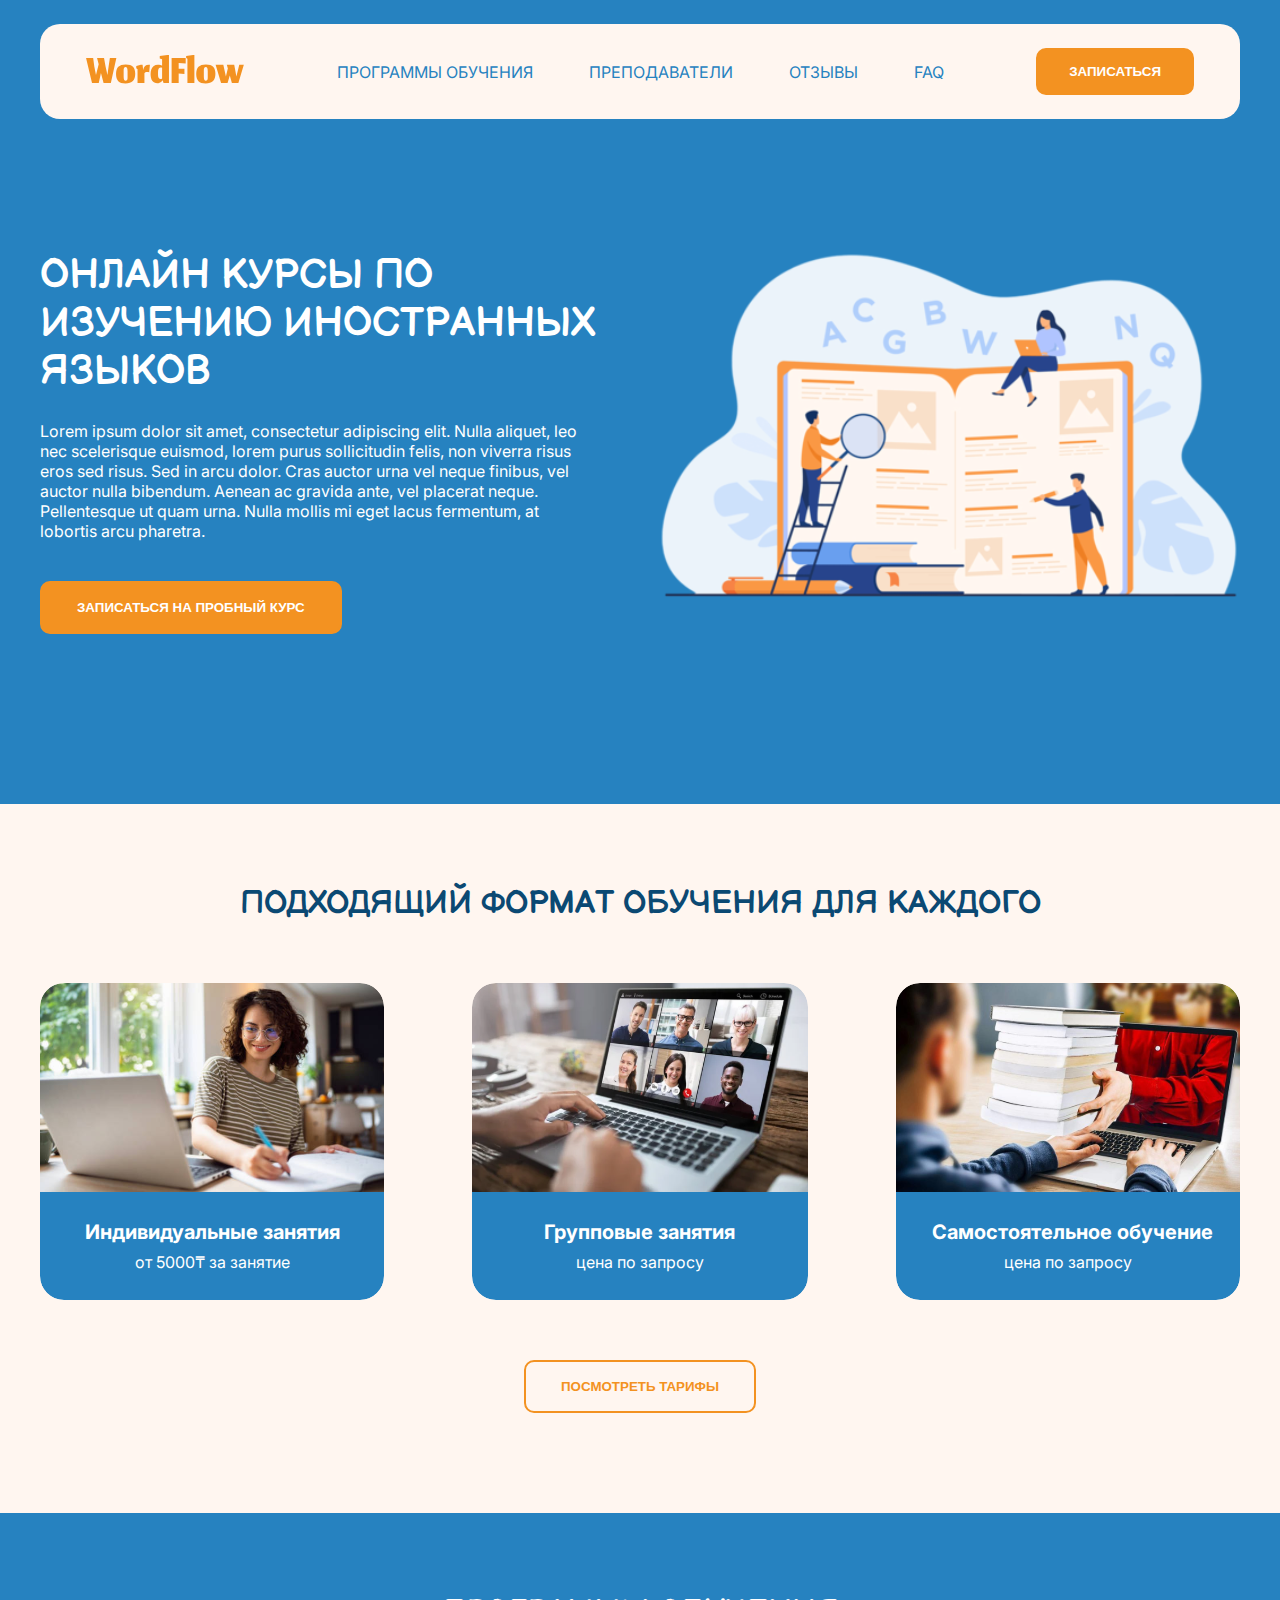
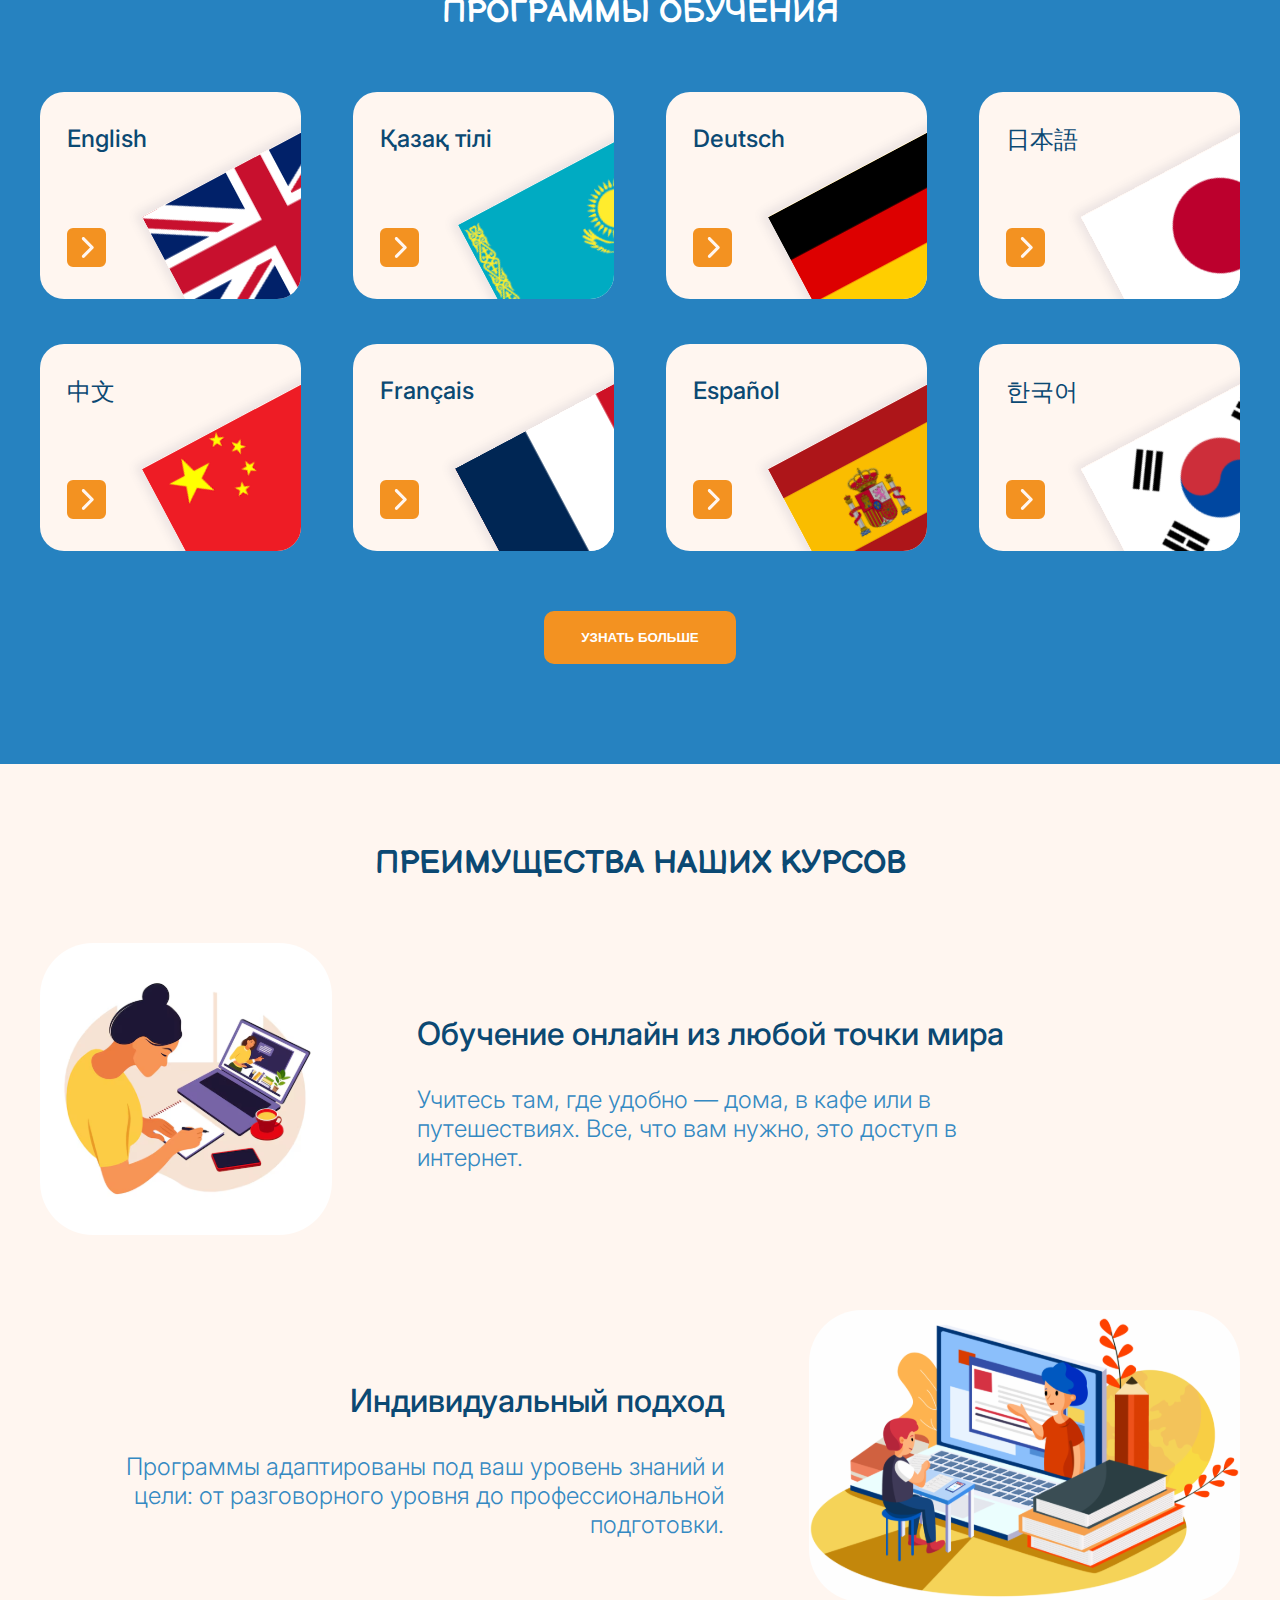
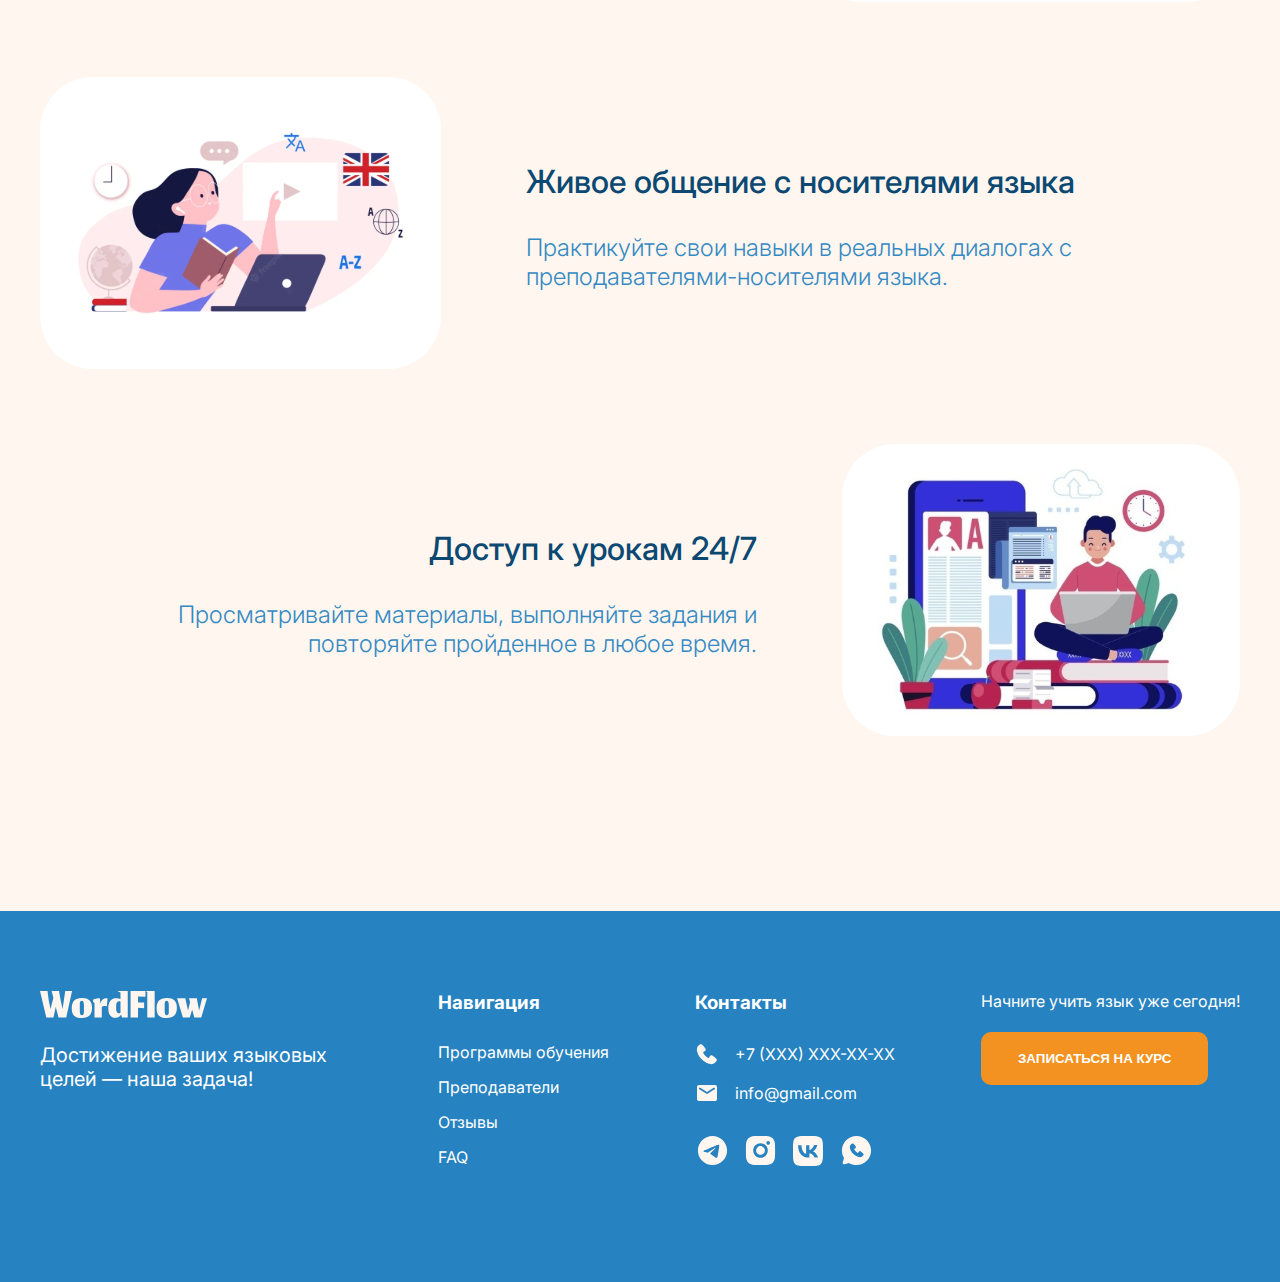
==== commit 31f0c7e9: "1" ====
--- a/index.html
+++ b/index.html
@@ -17,10 +17,10 @@
                 </div>
                 <nav>
                     <ul class="nav">
-                        <li><a href="#">ПРОГРАММЫ ОБУЧЕНИЯ</a></li>
+                        <li><a href="#programs">ПРОГРАММЫ ОБУЧЕНИЯ</a></li>
                         <li><a href="#">ПРЕПОДАВАТЕЛИ</a></li>
                         <li><a href="#">ОТЗЫВЫ</a></li>
-                        <li><a href="#">FAQ</a></li>
+                        <li><a href="faq.html">FAQ</a></li>
                     </ul>
                 </nav>
                 <button class="orange_btn nav_btn">ЗАПИСАТЬСЯ</button>
@@ -66,7 +66,7 @@
             <button class="white_btn regular_btn pricing">ПОСМОТРЕТЬ ТАРИФЫ</button>
         </div>
     </section>
-    <section class="programs blue_section">
+    <section class="programs blue_section" id="programs">
         <div class="container">
             <h2>ПРОГРАММЫ ОБУЧЕНИЯ</h2>
             <div class="programs_list">
@@ -204,7 +204,7 @@
             <div class="footer_nav">
                 <h3>Навигация</h3>
                 <ul>
-                    <li><a href="#">Программы обучения</a></li>
+                    <li><a href="#programs">Программы обучения</a></li>
                     <li><a href="#">Преподаватели</a></li>
                     <li><a href="#">Отзывы</a></li>
                     <li><a href="#">FAQ</a></li>
--- a/style.css
+++ b/style.css
@@ -1,3 +1,6 @@
+html{
+    scroll-behavior: smooth;
+}
 body{
     margin: 0;
     background-color: #FFF6F0;
@@ -12,6 +15,9 @@
     font-family: "Balsamiq Sans", serif;
     font-weight: bold;
 }
+h2{
+    margin-top: 0;
+}
 header{
     padding: 24px 46px;
     box-sizing: border-box;
@@ -29,7 +35,7 @@
     background-color: #FFF6F0;
     color: #0B4973;
 }
-.programs, .format, .advantages, footer{
+.programs, .format, .advantages, footer, .questions{
     padding-top: 80px;
     padding-bottom: 100px;
 }
@@ -63,6 +69,12 @@
 .nav a{
     text-decoration: none;
     color: #2682C0;
+    transition: 0.3s;
+}
+.nav a:hover{
+    color: #F39221;
+    text-decoration: underline;
+    text-underline-offset: 3px;
 }
 .orange_btn{
     background-color: #F39221;
@@ -283,6 +295,7 @@
 .footer_nav a, .footer_contacts a{
     text-decoration: none;
     color: #fff;
+    transition: 0.3s;
 }
 .footer_nav h3, .footer_contacts h3{
     margin-bottom: 28px;
@@ -306,6 +319,7 @@
 }
 .socials svg{
     fill: #FFF6F0;
+    transition: 0.3s;
 }
 .socials svg:hover{
     fill: #F39221;
@@ -324,6 +338,9 @@
 .footer_button span{
     display: block;
     margin-bottom: 21px;
+}
+.footer_contacts svg{
+    transition: 0.3s;
 }
 .footer_contacts li:hover a{
     color: #F39221;
@@ -341,5 +358,75 @@
     text-decoration: underline;
     text-underline-offset: 3px;
 }
+/* faq */
+.faq{
+    padding-top: 24px;
+}
+.faq header{
+    margin-bottom: 24px;
+}
+.faq_down{
+    padding: 86px 0;
+    text-align: center;
+    background-image: url(images/pattern.png);
+    background-repeat: no-repeat;
+    background-size: cover;
+    position: relative;
+    
+}
+.faq_down::before{
+    content: "";
+    z-index: 1;
+    position: absolute;
+    top: 0;
+    left: 0;
+    background: linear-gradient(90deg, rgba(11,73,115,1) 0%, rgba(255,255,255,0) 50%, rgba(11,73,115,1) 100%);
+    width: 100%;
+    height: 100%;
+    opacity: 0.3;
+}
+.faq_down *{
+    position: relative;
+    z-index: 2;
+}
+.faq_down h1{
+    margin: 0;
+    font-size: 50px;
+}
+.faq_item{
+    padding: 18px 35px;
+    background-color: #2682C0;
+    border-radius: 60px;
+    margin-bottom: 35px;
+}
+.faq_toggle{
+    background: none;
+    border: none;
+    cursor: pointer;
+    transition: 0.3s;
+}
+.questions{
+    color: #fff;
+}
+.faq_item span{
+    font-weight: bold;
+}
+.faq_question{
+    display: flex;
+    align-items: center;
+    gap: 16px;
+    font-size: 16px;
+}
+.faq_answer{
+    margin: 24px 50px;
+    font-size: 16px;
+    display: none;
+    transition: 0.5s;
+}
+.faq_item.active .faq_answer{
+    display: block;
+}
+.faq_item.active .faq_toggle{
+    transform: rotate(45deg);
+}
 
-
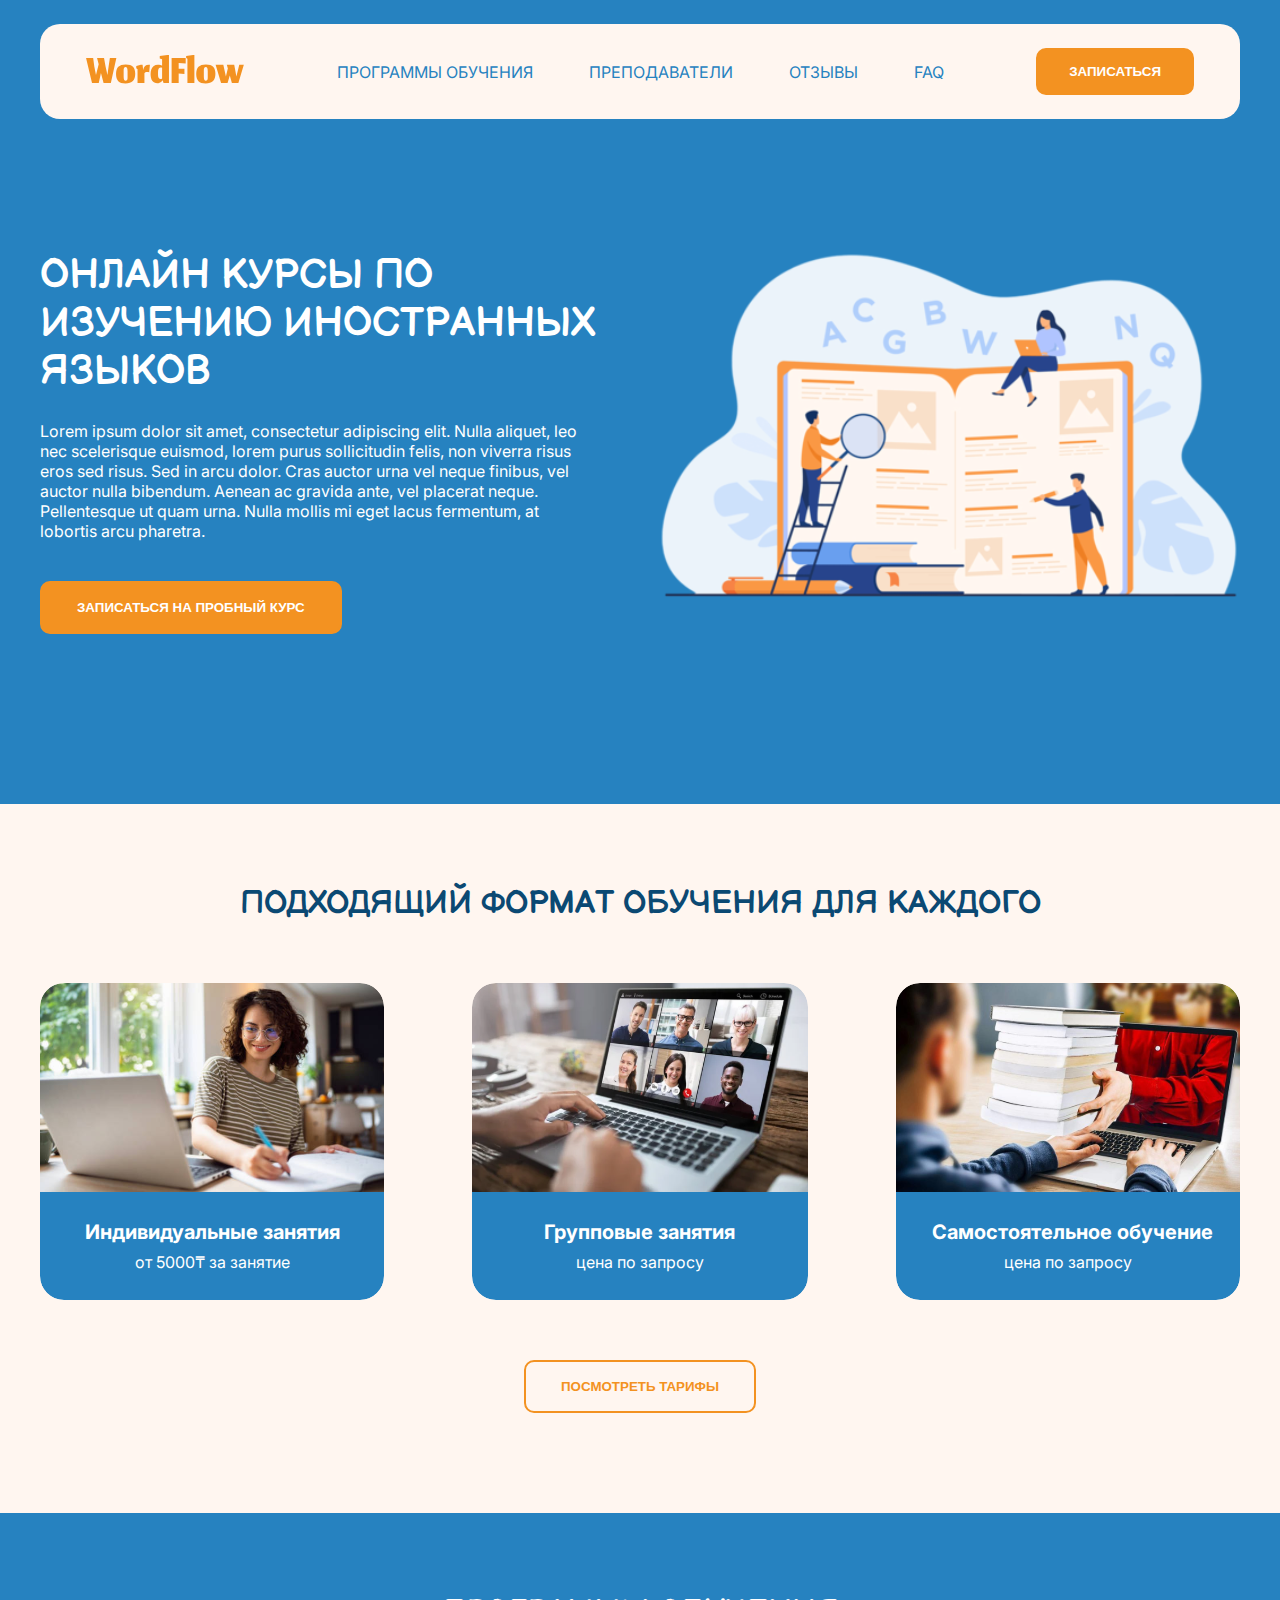
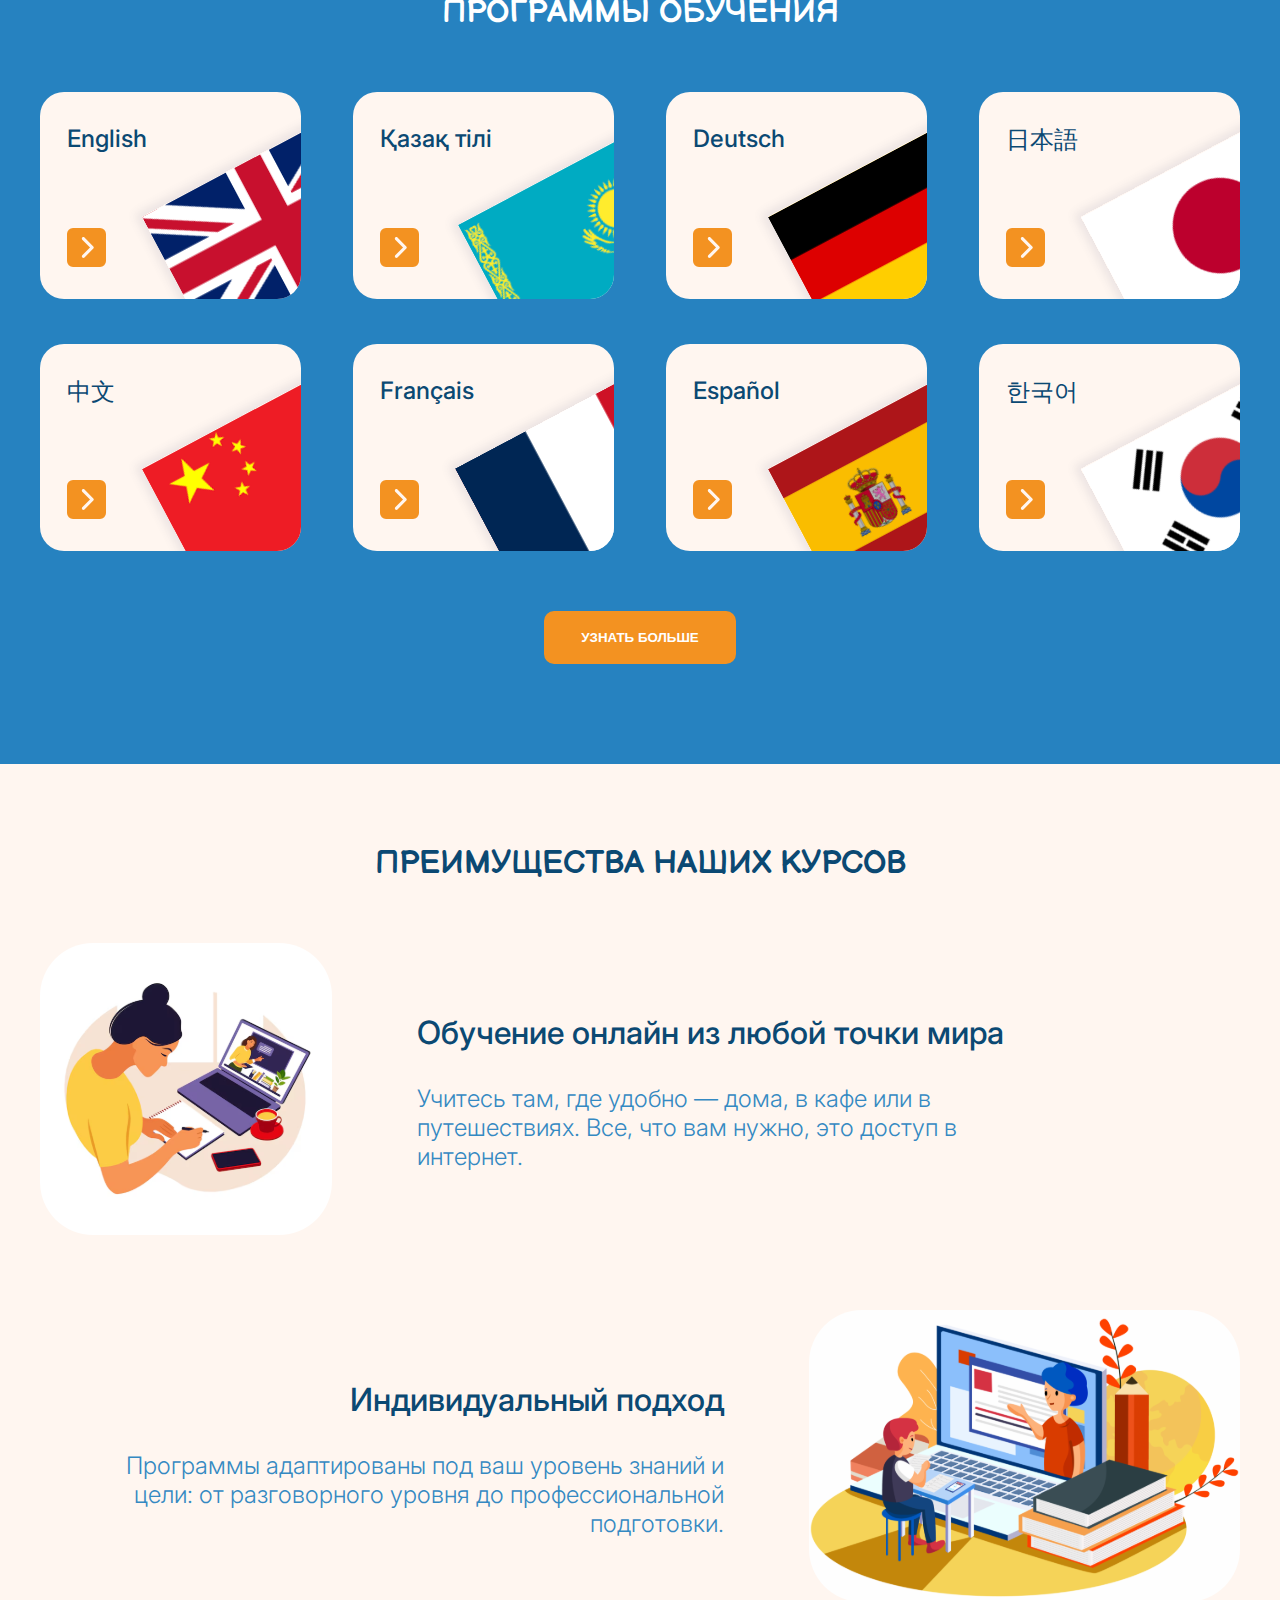
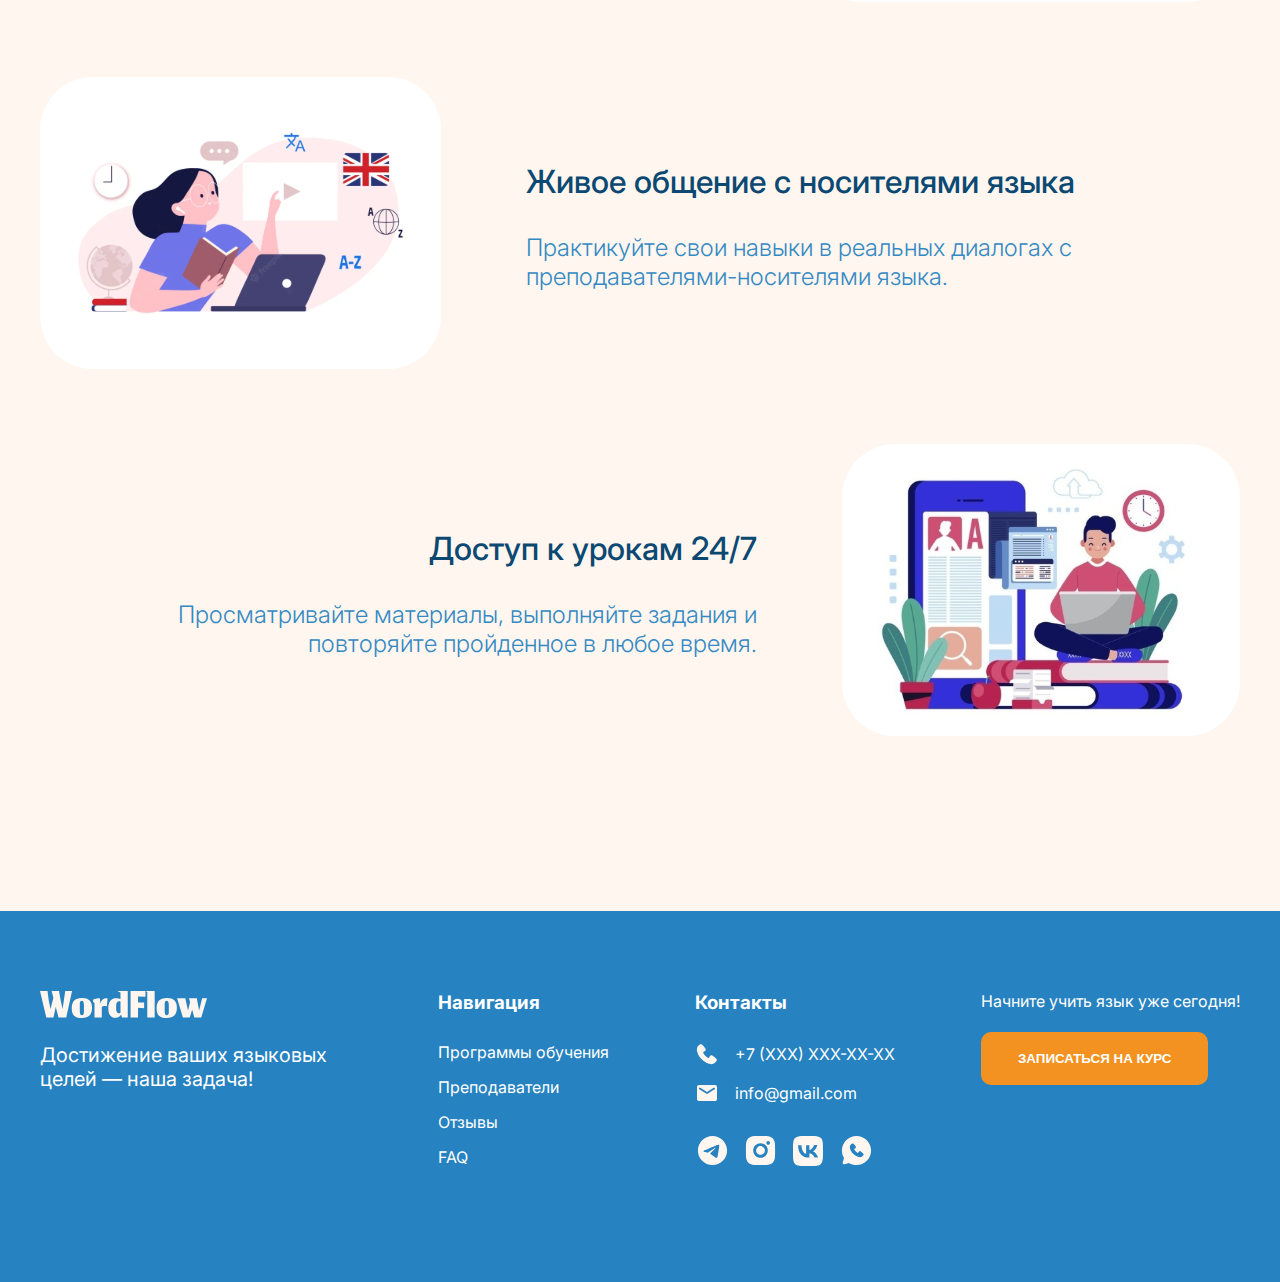
==== commit e32406a4: "1" ====
--- a/index.html
+++ b/index.html
@@ -18,7 +18,7 @@
                 <nav>
                     <ul class="nav">
                         <li><a href="#programs">ПРОГРАММЫ ОБУЧЕНИЯ</a></li>
-                        <li><a href="#">ПРЕПОДАВАТЕЛИ</a></li>
+                        <li><a href="teachers.html">ПРЕПОДАВАТЕЛИ</a></li>
                         <li><a href="#">ОТЗЫВЫ</a></li>
                         <li><a href="faq.html">FAQ</a></li>
                     </ul>
@@ -207,7 +207,7 @@
                     <li><a href="#programs">Программы обучения</a></li>
                     <li><a href="#">Преподаватели</a></li>
                     <li><a href="#">Отзывы</a></li>
-                    <li><a href="#">FAQ</a></li>
+                    <li><a href="faq.html">FAQ</a></li>
                 </ul>
             </div>
             <div class="footer_contacts">
--- a/style.css
+++ b/style.css
@@ -35,7 +35,7 @@
     background-color: #FFF6F0;
     color: #0B4973;
 }
-.programs, .format, .advantages, footer, .questions{
+.programs, .format, .advantages, footer, .questions, .choose_teacher{
     padding-top: 80px;
     padding-bottom: 100px;
 }
@@ -429,4 +429,99 @@
 .faq_item.active .faq_toggle{
     transform: rotate(45deg);
 }
-
+/* teachers */
+.teaching_image img{
+    border-radius: 24px;
+}
+.select{
+    display: flex;
+    flex-direction: column;
+    align-items: flex-start;
+}
+.select_teachers{
+    padding-left: 23px;
+    width: 250px;
+    height: 50px;
+    box-sizing: border-box;
+    border-radius: 10px;
+    font-size: 16px;
+    background-color: #FFF6F0;
+    outline: none;
+    border: 2px solid #2682C0;
+    color: #0B4973;
+    margin-bottom: 9px;
+}
+label[for='language_filter']{
+    margin-left: 9px;
+    display: block;
+}
+.teacher{
+    position: relative;
+    max-width: 352px;
+    height: auto;
+    box-sizing: border-box;
+    border-radius: 24px;
+    overflow: hidden;
+    background-color: #F5F5F5;
+    border: 2px solid #2682C0;
+    text-align: center;
+}
+.blue_background{
+    background-color: #2682C0;
+    width: auto;
+    height: 107px;
+}
+.white_background{
+    background-color: #F5F5F5;
+    padding: 72px 58px 50px;
+    box-sizing: border-box;
+}
+.select{
+    margin-bottom: 60px;
+}
+.choose_btn{
+    white-space: nowrap;
+    width: 236px;
+    padding: 14px 22px;
+    border-radius: 10px;
+    box-sizing: border-box;
+    cursor: pointer;
+}
+.teacher_photo{
+    position: absolute;
+    width: 100px;
+    height: 100px;
+    background-color: #F39221;
+    border-radius: 50%;
+    top: 55px;
+    left: 126px;
+}
+.white_background h3, p{
+    margin-top: 0;
+}
+.teacher_language{
+    background-color: #F39221;
+    width: 176px;
+    padding: 7px 18px;
+    border-radius: 10px;
+    box-sizing: border-box;
+    margin: 0 auto;
+    color: #fff;
+    font-weight: 500;
+}
+.white_background h3, p, .teacher_language{
+    margin-bottom: 25px;
+}
+.teachers{
+    display: flex;
+    justify-content: flex-start;
+    flex-wrap: wrap;
+    align-content: flex-start;
+    gap: 50px 50px;
+}
+.teacher{
+    display: none;
+}
+.teacher.visible{
+    display: block;
+}